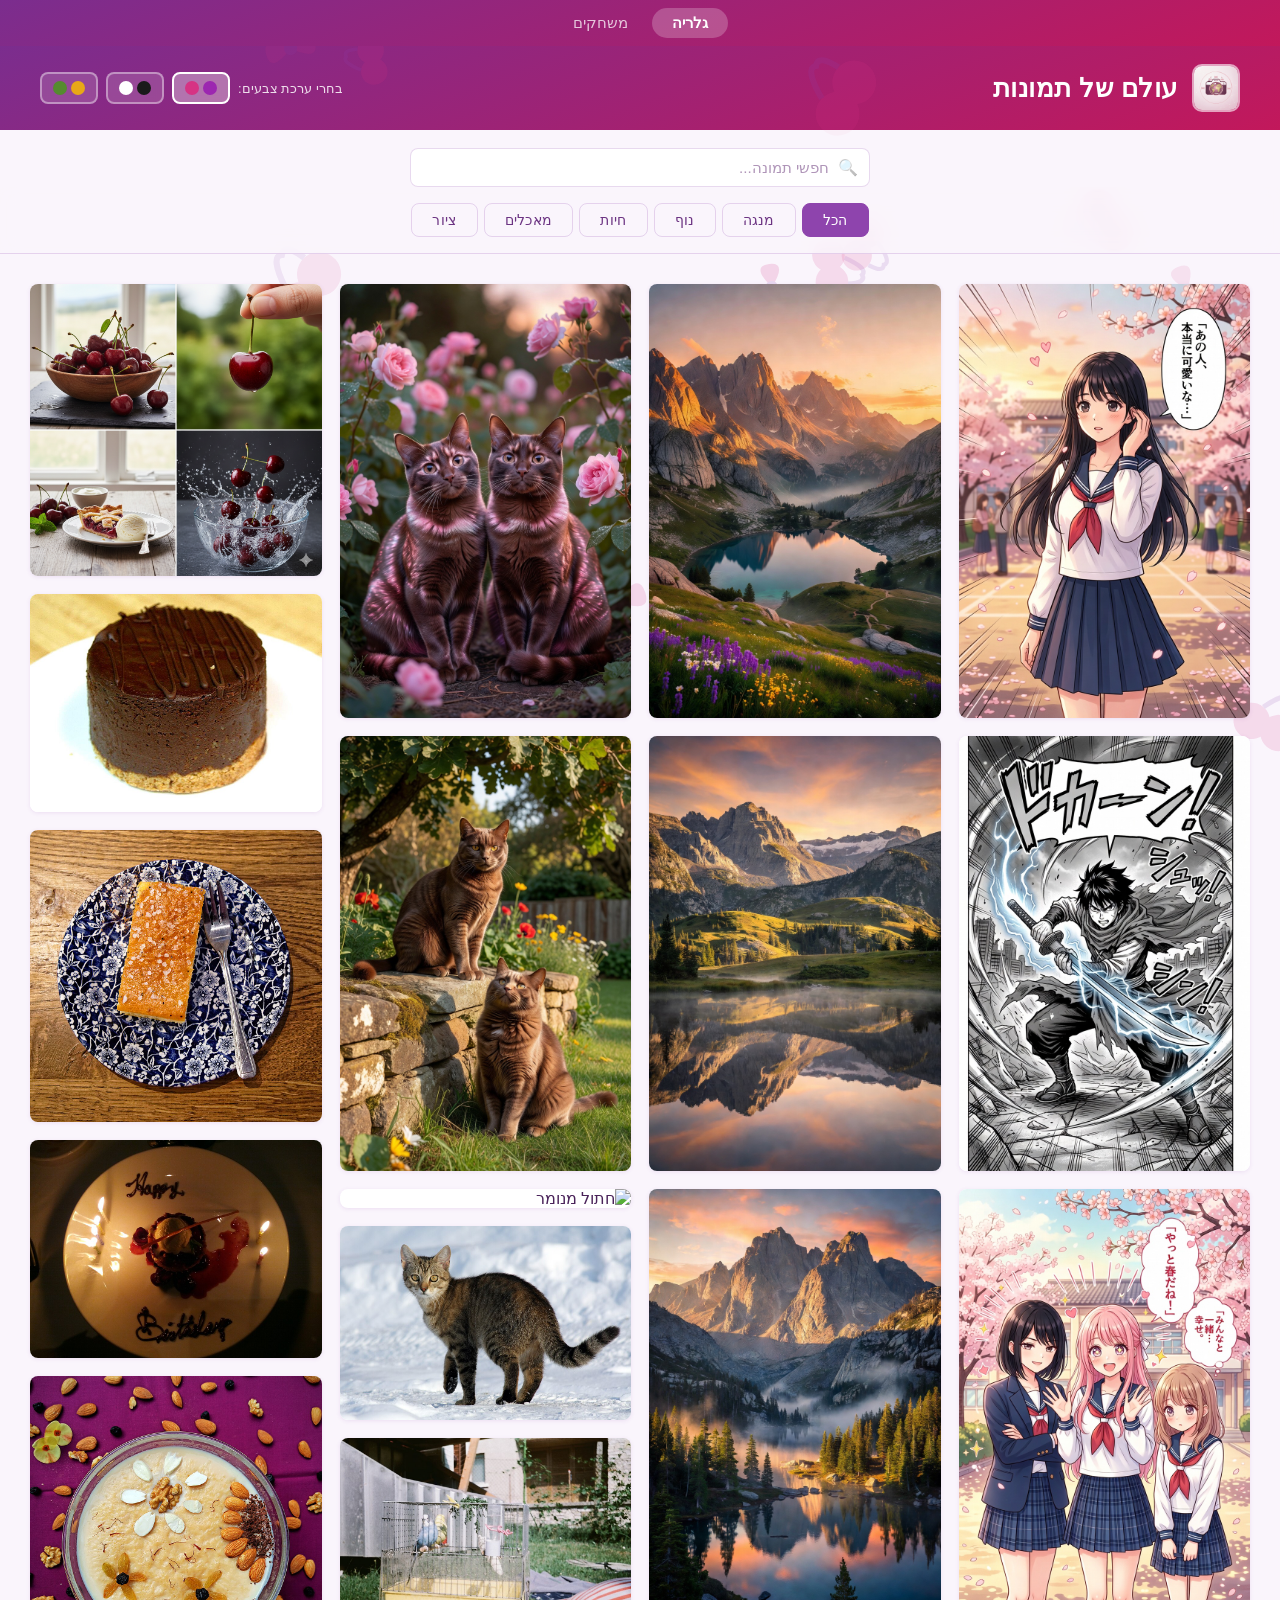
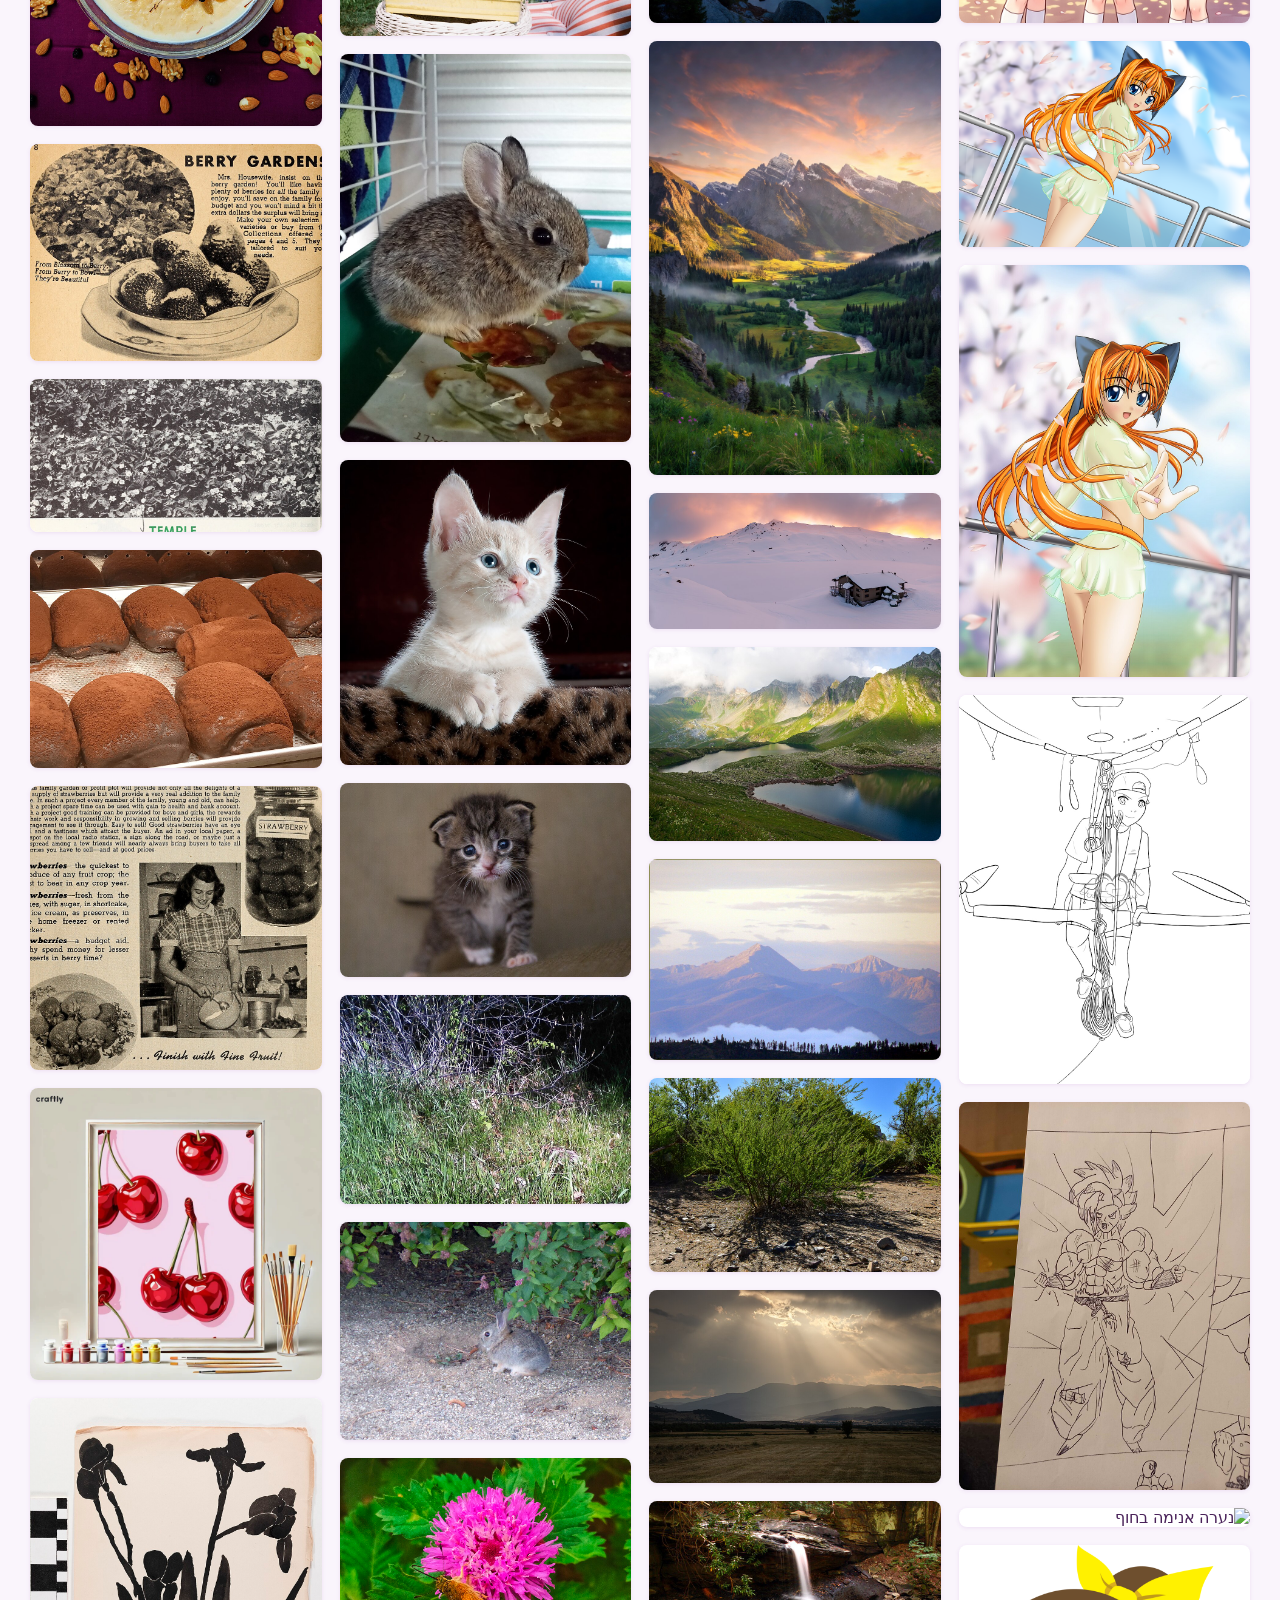
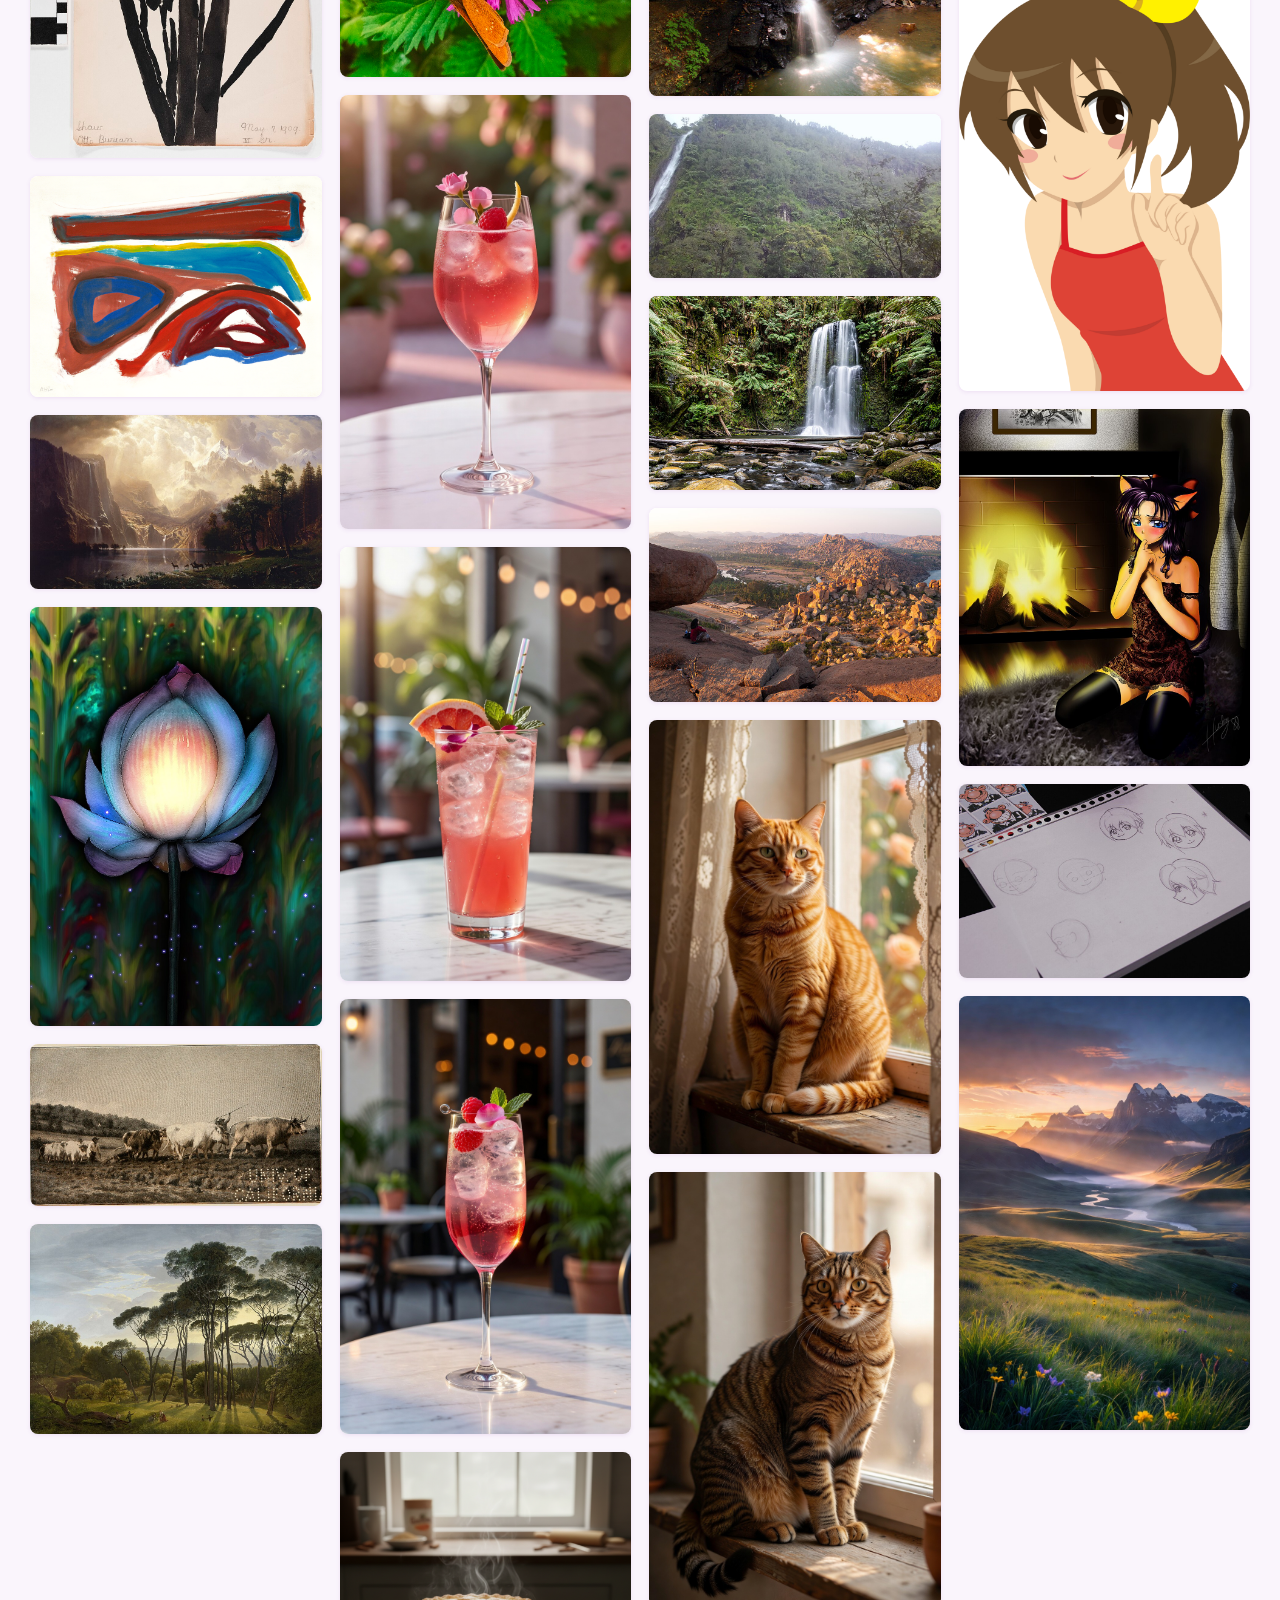
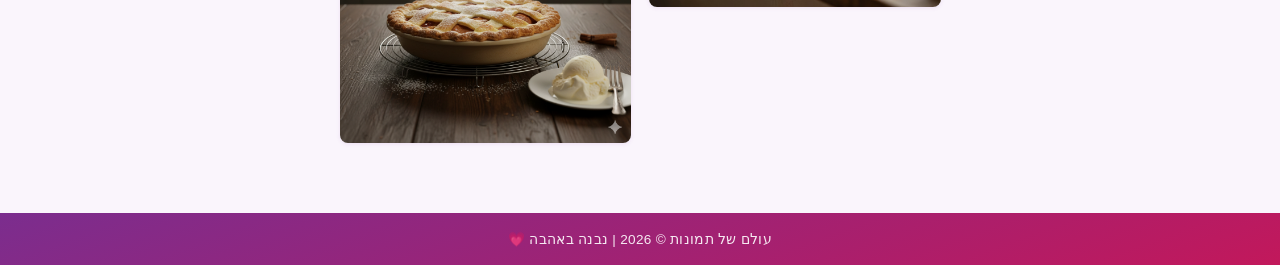
==== index.html @ 0e3f87b2 "v1" ====
<!DOCTYPE html>
<html lang="he" dir="rtl">
<head>
    <meta charset="UTF-8">
    <meta name="viewport" content="width=device-width, initial-scale=1.0">
    <title>עולם של תמונות</title>
    <link rel="icon" href="logos/logo.png" type="image/png">
    <link rel="stylesheet" href="style.css">
</head>
<body class="theme-purple-pink">

    <!-- Background Decorations -->
    <div class="bg-decorations" id="bgDecorations"></div>

    <!-- Site Navigation -->
    <nav class="site-nav">
        <a href="index.html" class="nav-link active">גלריה</a>
        <a href="games.html" class="nav-link">משחקים</a>
    </nav>

    <!-- Header -->
    <header class="site-header">
        <div class="header-content">
            <img src="logos/logo.png" alt="עולם של תמונות" class="logo">
            <h1 class="site-title">עולם של תמונות</h1>
        </div>
        <div class="theme-switcher">
            <span class="theme-label">בחרי ערכת צבעים:</span>
            <button class="theme-btn theme-btn-purple" data-theme="theme-purple-pink" title="סגול וורוד">
                <span class="color-dot purple"></span>
                <span class="color-dot pink"></span>
            </button>
            <button class="theme-btn theme-btn-bw" data-theme="theme-black-white" title="שחור ולבן">
                <span class="color-dot black"></span>
                <span class="color-dot white"></span>
            </button>
            <button class="theme-btn theme-btn-yellow" data-theme="theme-yellow-green" title="צהוב וירוק">
                <span class="color-dot yellow"></span>
                <span class="color-dot green"></span>
            </button>
        </div>
    </header>

    <!-- Search Bar -->
    <div class="search-bar">
        <input type="text" id="searchInput" class="search-input" placeholder="חפשי תמונה...">
        <span class="search-icon">&#128269;</span>
        <span class="search-clear" id="searchClear">&times;</span>
    </div>

    <!-- Category Navigation -->
    <nav class="category-nav">
        <button class="category-btn active" data-category="all">הכל</button>
        <button class="category-btn" data-category="manga">מנגה</button>
        <button class="category-btn" data-category="landscape">נוף</button>
        <button class="category-btn" data-category="animals">חיות</button>
        <button class="category-btn" data-category="food">מאכלים</button>
        <button class="category-btn" data-category="drawing">ציור</button>
    </nav>

    <!-- No Results Message -->
    <div class="no-results" id="noResults">לא נמצאו תמונות לחיפוש הזה</div>

    <!-- Gallery -->
    <main class="gallery" id="gallery">
        <!-- Manga -->
        <div class="gallery-item" data-category="manga">
            <img src="images/manga/4795d435-3200-48ba-9009-e0dd4abeaa64.jpg" alt="תלמידה יפנית" loading="lazy">
            <div class="item-overlay">
                <span class="item-title">תלמידה יפנית</span>
                <span class="item-category">מנגה</span>
            </div>
        </div>
        <div class="gallery-item" data-category="manga">
            <img src="images/manga/a298b71e-8574-4221-8b66-43ddb485d432.jpg" alt="לוחם ברק" loading="lazy">
            <div class="item-overlay">
                <span class="item-title">לוחם ברק</span>
                <span class="item-category">מנגה</span>
            </div>
        </div>
        <div class="gallery-item" data-category="manga">
            <img src="images/manga/e8773eb1-f05c-44a4-912c-931638c1692d.jpg" alt="פריחת האביב" loading="lazy">
            <div class="item-overlay">
                <span class="item-title">פריחת האביב</span>
                <span class="item-category">מנגה</span>
            </div>
        </div>
        <div class="gallery-item" data-category="manga">
            <img src="images/manga/Anime-Girl.png" alt="שושנת פריחה" loading="lazy">
            <div class="item-overlay">
                <span class="item-title">שושנת פריחה</span>
                <span class="item-category">מנגה</span>
            </div>
        </div>
        <div class="gallery-item" data-category="manga">
            <img src="images/manga/Anime-Girl-upright-version.jpg" alt="בת קסומה" loading="lazy">
            <div class="item-overlay">
                <span class="item-title">בת קסומה</span>
                <span class="item-category">מנגה</span>
            </div>
        </div>
        <div class="gallery-item" data-category="manga">
            <img src="images/manga/Lineart-du-portrait-Manga-de-Stephane-Belgrand-Rou.jpg" alt="ילד אומץ" loading="lazy">
            <div class="item-overlay">
                <span class="item-title">ילד אומץ</span>
                <span class="item-category">מנגה</span>
            </div>
        </div>
        <div class="gallery-item" data-category="manga">
            <img src="images/manga/Manga-drawing-made-by-a-kid.jpg" alt="דרגון בול גיבור" loading="lazy">
            <div class="item-overlay">
                <span class="item-title">דרגון בול גיבור</span>
                <span class="item-category">מנגה</span>
            </div>
        </div>
        <div class="gallery-item" data-category="manga">
            <img src="images/manga/Anime-girl-at-beach.jpg" alt="נערה אנימה בחוף" loading="lazy">
            <div class="item-overlay">
                <span class="item-title">נערה אנימה בחוף</span>
                <span class="item-category">מנגה</span>
            </div>
        </div>
        <div class="gallery-item" data-category="manga">
            <img src="images/manga/Anime-girl-publicdomainq.png" alt="אנימה נערה" loading="lazy">
            <div class="item-overlay">
                <span class="item-title">אנימה נערה</span>
                <span class="item-category">מנגה</span>
            </div>
        </div>
        <div class="gallery-item" data-category="manga">
            <img src="images/manga/Umeko.jpeg" alt="ציור מנגה - Umeko" loading="lazy">
            <div class="item-overlay">
                <span class="item-title">ציור מנגה - Umeko</span>
                <span class="item-category">מנגה</span>
            </div>
        </div>
        <div class="gallery-item" data-category="manga">
            <img src="images/manga/Manga-technique-Drawing-Belgotaku-01.jpg" alt="ציור מנגה - Taken" loading="lazy">
            <div class="item-overlay">
                <span class="item-title">ציור מנגה - Taken</span>
                <span class="item-category">מנגה</span>
            </div>
        </div>

        <!-- Landscape -->
        <div class="gallery-item" data-category="landscape">
            <img src="images/landscape/06862343-cc4d-45d2-ae7e-ebf418852d7f.jpg" alt="שחר על הרים" loading="lazy">
            <div class="item-overlay">
                <span class="item-title">שחר על הרים</span>
                <span class="item-category">נוף</span>
            </div>
        </div>
        <div class="gallery-item" data-category="landscape">
            <img src="images/landscape/338bec61-35a8-461c-85fb-adf0335b6329.jpg" alt="שקיעה בהרים" loading="lazy">
            <div class="item-overlay">
                <span class="item-title">שקיעה בהרים</span>
                <span class="item-category">נוף</span>
            </div>
        </div>
        <div class="gallery-item" data-category="landscape">
            <img src="images/landscape/470a2fcc-2e90-4416-acdb-2daa55889db4.jpg" alt="שקיעה הררית שלווה" loading="lazy">
            <div class="item-overlay">
                <span class="item-title">שקיעה הררית שלווה</span>
                <span class="item-category">נוף</span>
            </div>
        </div>
        <div class="gallery-item" data-category="landscape">
            <img src="images/landscape/7e5a99a3-7581-4ef6-a857-9722db4c8de1.jpg" alt="שקיעה בהרים 2" loading="lazy">
            <div class="item-overlay">
                <span class="item-title">שקיעה בהרים 2</span>
                <span class="item-category">נוף</span>
            </div>
        </div>
        <div class="gallery-item" data-category="landscape">
            <img src="images/landscape/d8fdc818-815e-44ec-9404-cd6364d223e6.jpg" alt="עמק ירוק בשקיעה" loading="lazy">
            <div class="item-overlay">
                <span class="item-title">עמק ירוק בשקיעה</span>
                <span class="item-category">נוף</span>
            </div>
        </div>
        <div class="gallery-item" data-category="landscape">
            <img src="images/landscape/angelus-lake-nz.jpg" alt="בקתה באגם ההרים" loading="lazy">
            <div class="item-overlay">
                <span class="item-title">בקתה באגם ההרים</span>
                <span class="item-category">נוף</span>
            </div>
        </div>
        <div class="gallery-item" data-category="landscape">
            <img src="images/landscape/zagedan-mountains.jpg" alt="אגמי הרי הקווקז" loading="lazy">
            <div class="item-overlay">
                <span class="item-title">אגמי הרי הקווקז</span>
                <span class="item-category">נוף</span>
            </div>
        </div>
        <div class="gallery-item" data-category="landscape">
            <img src="images/landscape/Blushing-Peaks,-Shadow-Mountain-Lake-Sunrise,-CO-8-29-12-(80.jpg" alt="פסגות זוהרות באגם ההרים" loading="lazy">
            <div class="item-overlay">
                <span class="item-title">פסגות זוהרות באגם ההרים</span>
                <span class="item-category">נוף</span>
            </div>
        </div>
        <div class="gallery-item" data-category="landscape">
            <img src="images/landscape/Nature-along-the-Arizona-National-Scenic-Trail-411.jpg" alt="שביל נופי בטבע" loading="lazy">
            <div class="item-overlay">
                <span class="item-title">שביל נופי בטבע</span>
                <span class="item-category">נוף</span>
            </div>
        </div>
        <div class="gallery-item" data-category="landscape">
            <img src="images/landscape/Chepino-Valley-Landscape.jpg" alt="נוף עמק ירוק" loading="lazy">
            <div class="item-overlay">
                <span class="item-title">נוף עמק ירוק</span>
                <span class="item-category">נוף</span>
            </div>
        </div>
        <div class="gallery-item" data-category="landscape">
            <img src="images/landscape/Beautiful-waterfall-holly-river-West-Virginia.jpg" alt="יפה מפל מים נהר" loading="lazy">
            <div class="item-overlay">
                <span class="item-title">יפה מפל מים נהר</span>
                <span class="item-category">נוף</span>
            </div>
        </div>
        <div class="gallery-item" data-category="landscape">
            <img src="images/landscape/Beautiful-forest-and-waterfall.jpg" alt="נוף - Good" loading="lazy">
            <div class="item-overlay">
                <span class="item-title">נוף - Good</span>
                <span class="item-category">נוף</span>
            </div>
        </div>
        <div class="gallery-item" data-category="landscape">
            <img src="images/landscape/Beech-Forest-AU-Great-Otway-National-Park-Beaucham.jpg" alt="שמורת יערות נסתרת" loading="lazy">
            <div class="item-overlay">
                <span class="item-title">שמורת יערות נסתרת</span>
                <span class="item-category">נוף</span>
            </div>
        </div>
        <div class="gallery-item" data-category="landscape">
            <img src="images/landscape/Hampi-India-Rocky-landscape-of-Hampi-Granite-rocks.jpg" alt="נוף גבעה שקיעה" loading="lazy">
            <div class="item-overlay">
                <span class="item-title">נוף גבעה שקיעה</span>
                <span class="item-category">נוף</span>
            </div>
        </div>

        <!-- Animals -->
        <div class="gallery-item" data-category="animals">
            <img src="images/animals/11fda52c-ab19-45fc-b594-28fbf0d01427.jpg" alt="חתול ג'ינג'י ליד החלון" loading="lazy">
            <div class="item-overlay">
                <span class="item-title">חתול ג'ינג'י ליד החלון</span>
                <span class="item-category">חיות</span>
            </div>
        </div>
        <div class="gallery-item" data-category="animals">
            <img src="images/animals/3c5a54f7-7a84-46b6-9a3d-7543b47c9cac.jpg" alt="חתול זהוב" loading="lazy">
            <div class="item-overlay">
                <span class="item-title">חתול זהוב</span>
                <span class="item-category">חיות</span>
            </div>
        </div>
        <div class="gallery-item" data-category="animals">
            <img src="images/animals/5e1ce1c4-db65-421f-94fa-a9cb694755e7.jpg" alt="חתולים ורדים" loading="lazy">
            <div class="item-overlay">
                <span class="item-title">חתולים ורדים</span>
                <span class="item-category">חיות</span>
            </div>
        </div>
        <div class="gallery-item" data-category="animals">
            <img src="images/animals/75f6c89e-e3e4-4e1b-a58e-47c744b5f46a.jpg" alt="שני חתולים יפים" loading="lazy">
            <div class="item-overlay">
                <span class="item-title">שני חתולים יפים</span>
                <span class="item-category">חיות</span>
            </div>
        </div>
        <div class="gallery-item" data-category="animals">
            <img src="images/animals/tabby-cat-portrait.jpg" alt="חתול מנומר" loading="lazy">
            <div class="item-overlay">
                <span class="item-title">חתול מנומר</span>
                <span class="item-category">חיות</span>
            </div>
        </div>
        <div class="gallery-item" data-category="animals">
            <img src="images/animals/cat-in-snow.jpg" alt="חתול בשלג" loading="lazy">
            <div class="item-overlay">
                <span class="item-title">חתול בשלג</span>
                <span class="item-category">חיות</span>
            </div>
        </div>
        <div class="gallery-item" data-category="animals">
            <img src="images/animals/Colorful,-parrot,-bird-cage,-air-mattress-Fortepan-19356.jpg" alt="צמד ציפורים בכלוב" loading="lazy">
            <div class="item-overlay">
                <span class="item-title">צמד ציפורים בכלוב</span>
                <span class="item-category">חיות</span>
            </div>
        </div>
        <div class="gallery-item" data-category="animals">
            <img src="images/animals/Baby-bunny-41938387635.jpg" alt="ארנבון חמוד" loading="lazy">
            <div class="item-overlay">
                <span class="item-title">ארנבון חמוד</span>
                <span class="item-category">חיות</span>
            </div>
        </div>
        <div class="gallery-item" data-category="animals">
            <img src="images/animals/A-focused-kitten-Pixabay.jpg" alt="חתלתול כחול עיניים" loading="lazy">
            <div class="item-overlay">
                <span class="item-title">חתלתול כחול עיניים</span>
                <span class="item-category">חיות</span>
            </div>
        </div>
        <div class="gallery-item" data-category="animals">
            <img src="images/animals/A-seemingly-innocent-kitten-Pixabay.jpg" alt="חתלתול חמוד" loading="lazy">
            <div class="item-overlay">
                <span class="item-title">חתלתול חמוד</span>
                <span class="item-category">חיות</span>
            </div>
        </div>
        <div class="gallery-item" data-category="animals">
            <img src="images/animals/Baby-bunny-rabbit.jpg" alt="חיה - Young" loading="lazy">
            <div class="item-overlay">
                <span class="item-title">חיה - Young</span>
                <span class="item-category">חיות</span>
            </div>
        </div>
        <div class="gallery-item" data-category="animals">
            <img src="images/animals/Free-baby-bunny-41299604190.jpg" alt="תינוק ארנבון" loading="lazy">
            <div class="item-overlay">
                <span class="item-title">תינוק ארנבון</span>
                <span class="item-category">חיות</span>
            </div>
        </div>
        <div class="gallery-item" data-category="animals">
            <img src="images/animals/A-butterfly-hovers-above-a-beautiful-flower..jpg" alt="פרפר יפה פרח" loading="lazy">
            <div class="item-overlay">
                <span class="item-title">פרפר יפה פרח</span>
                <span class="item-category">חיות</span>
            </div>
        </div>

        <!-- Food -->
        <div class="gallery-item" data-category="food">
            <img src="images/food/5915d36c-bff1-440c-8087-e38d0c2bfba4.jpg" alt="שייק ורדים וקרח" loading="lazy">
            <div class="item-overlay">
                <span class="item-title">שייק ורדים וקרח</span>
                <span class="item-category">מאכלים</span>
            </div>
        </div>
        <div class="gallery-item" data-category="food">
            <img src="images/food/6eac2c8a-953a-4804-998f-757d9a228214.jpg" alt="לימונדה ורודה" loading="lazy">
            <div class="item-overlay">
                <span class="item-title">לימונדה ורודה</span>
                <span class="item-category">מאכלים</span>
            </div>
        </div>
        <div class="gallery-item" data-category="food">
            <img src="images/food/74fb4a44-82bf-4d18-8df8-d74612483684.jpg" alt="קוקטייל פטל ונענע" loading="lazy">
            <div class="item-overlay">
                <span class="item-title">קוקטייל פטל ונענע</span>
                <span class="item-category">מאכלים</span>
            </div>
        </div>
        <div class="gallery-item" data-category="food">
            <img src="images/food/Gemini_Generated_Image_zg5n3bzg5n3bzg5n.png" alt="פאי תפוחים חם" loading="lazy">
            <div class="item-overlay">
                <span class="item-title">פאי תפוחים חם</span>
                <span class="item-category">מאכלים</span>
            </div>
        </div>
        <div class="gallery-item" data-category="food">
            <img src="images/food/Gemini_Generated_Image_7z7lt67z7lt67z7l.png" alt="דובדבנים טריים" loading="lazy">
            <div class="item-overlay">
                <span class="item-title">דובדבנים טריים</span>
                <span class="item-category">מאכלים</span>
            </div>
        </div>
        <div class="gallery-item" data-category="food">
            <img src="images/food/chocolate-cake.jpg" alt="עוגת שוקולד" loading="lazy">
            <div class="item-overlay">
                <span class="item-title">עוגת שוקולד</span>
                <span class="item-category">מאכלים</span>
            </div>
        </div>
        <div class="gallery-item" data-category="food">
            <img src="images/food/lemon-cake.jpg" alt="עוגת לימון" loading="lazy">
            <div class="item-overlay">
                <span class="item-title">עוגת לימון</span>
                <span class="item-category">מאכלים</span>
            </div>
        </div>
        <div class="gallery-item" data-category="food">
            <img src="images/food/Birthday-cake-1,-the-Napa-Rose,-Disneyland,-Anaheim,-Califor.jpg" alt="עוגת יום הולדת" loading="lazy">
            <div class="item-overlay">
                <span class="item-title">עוגת יום הולדת</span>
                <span class="item-category">מאכלים</span>
            </div>
        </div>
        <div class="gallery-item" data-category="food">
            <img src="images/food/Mixed-Dry-Fruit-Kheer-Home-Chandigarh-India.jpg" alt="קינוח פירות הודי" loading="lazy">
            <div class="item-overlay">
                <span class="item-title">קינוח פירות הודי</span>
                <span class="item-category">מאכלים</span>
            </div>
        </div>
        <div class="gallery-item" data-category="food">
            <img src="images/food/Allens-1948-book-of-berries-1948-17947708712.jpg" alt="פירות יער" loading="lazy">
            <div class="item-overlay">
                <span class="item-title">פירות יער</span>
                <span class="item-category">מאכלים</span>
            </div>
        </div>
        <div class="gallery-item" data-category="food">
            <img src="images/food/Allens-80th-book-of-berries-1965-17947549952.jpg" alt="נוף פירות יער איור" loading="lazy">
            <div class="item-overlay">
                <span class="item-title">נוף פירות יער איור</span>
                <span class="item-category">מאכלים</span>
            </div>
        </div>
        <div class="gallery-item" data-category="food">
            <img src="images/food/Chocolate-dirty-pastry-buns.jpg" alt="שוקולד מאפה" loading="lazy">
            <div class="item-overlay">
                <span class="item-title">שוקולד מאפה</span>
                <span class="item-category">מאכלים</span>
            </div>
        </div>
        <div class="gallery-item" data-category="food">
            <img src="images/food/Allens-book-of-berries-1952-17924941756.jpg" alt="נוף פירות יער איור 2" loading="lazy">
            <div class="item-overlay">
                <span class="item-title">נוף פירות יער איור 2</span>
                <span class="item-category">מאכלים</span>
            </div>
        </div>

        <!-- Drawing -->
        <div class="gallery-item" data-category="drawing">
            <img src="images/drawing/97_e86941a6-c25e-4ab9-95b5-a3397cc43151.webp" alt="ציור דובדבנים" loading="lazy">
            <div class="item-overlay">
                <span class="item-title">ציור דובדבנים</span>
                <span class="item-category">ציור</span>
            </div>
        </div>
        <div class="gallery-item" data-category="drawing">
            <img src="images/drawing/black-flowers-watercolor.jpg" alt="פרחים שחורים באקוורל" loading="lazy">
            <div class="item-overlay">
                <span class="item-title">פרחים שחורים באקוורל</span>
                <span class="item-category">ציור</span>
            </div>
        </div>
        <div class="gallery-item" data-category="drawing">
            <img src="images/drawing/Abstract-watercolor-painting-on-paper-Abstract-Lan.png" alt="ציור מופשט אקוורל" loading="lazy">
            <div class="item-overlay">
                <span class="item-title">ציור מופשט אקוורל</span>
                <span class="item-category">ציור</span>
            </div>
        </div>
        <div class="gallery-item" data-category="drawing">
            <img src="images/drawing/Albert-Bierstadt-Among-the-Sierra-Nevada-Califor.jpg" alt="אמנות" loading="lazy">
            <div class="item-overlay">
                <span class="item-title">אמנות</span>
                <span class="item-category">ציור</span>
            </div>
        </div>
        <div class="gallery-item" data-category="drawing">
            <img src="images/drawing/Flower-bud-watercolor.jpg" alt="ציור אקוורל רישום" loading="lazy">
            <div class="item-overlay">
                <span class="item-title">ציור אקוורל רישום</span>
                <span class="item-category">ציור</span>
            </div>
        </div>
        <div class="gallery-item" data-category="drawing">
            <img src="images/drawing/The-art-of-painting-in-the-nineteenth-century-1908.jpg" alt="ציור אמנות נוף" loading="lazy">
            <div class="item-overlay">
                <span class="item-title">ציור אמנות נוף</span>
                <span class="item-category">ציור</span>
            </div>
        </div>
        <div class="gallery-item" data-category="drawing">
            <img src="images/drawing/Hendrik-Voogd-Italian-landscape-with-Umbrella-Pi.jpg" alt="נוף" loading="lazy">
            <div class="item-overlay">
                <span class="item-title">נוף</span>
                <span class="item-category">ציור</span>
            </div>
        </div>
    </main>

    <!-- Image Modal -->
    <div class="modal" id="imageModal">
        <div class="modal-content">
            <button class="modal-close" id="modalClose">✕</button>
            <img src="" alt="" class="modal-image" id="modalImage">
            <div class="modal-actions">
                <button class="action-btn" id="btnCopy">
                    <span class="action-icon">📋</span>
                    <span>העתקה</span>
                </button>
                <button class="action-btn" id="btnDownload">
                    <span class="action-icon">⬇️</span>
                    <span>הורדה</span>
                </button>
                <button class="action-btn" id="btnPrint">
                    <span class="action-icon">🖨️</span>
                    <span>הדפסה</span>
                </button>
            </div>
            <div class="modal-toast" id="modalToast">הועתק בהצלחה!</div>
        </div>
    </div>

    <!-- Footer -->
    <footer class="site-footer">
        <p>עולם של תמונות &copy; 2026 | נבנה באהבה 💗</p>
    </footer>

    <script src="script.js"></script>
</body>
</html>
---- style.css ----
/* ===== Reset & Base ===== */
* {
    margin: 0;
    padding: 0;
    box-sizing: border-box;
}

body {
    font-family: 'Segoe UI', Tahoma, Arial, sans-serif;
    direction: rtl;
    min-height: 100vh;
    transition: background-color 0.5s ease, color 0.5s ease;
}

/* ===== Theme: Purple & Pink ===== */
.theme-purple-pink {
    --bg-primary: #faf5fc;
    --bg-secondary: #f0e4f5;
    --bg-card: #ffffff;
    --text-primary: #4a235a;
    --text-secondary: #7b4f8a;
    --accent-1: #8e44ad;
    --accent-2: #d63384;
    --btn-bg: transparent;
    --btn-active: #8e44ad;
    --btn-text: #6c3483;
    --header-bg: linear-gradient(160deg, #7b2d8e 0%, #c2185b 100%);
    --nav-bg: rgba(250, 245, 252, 0.8);
    --overlay-bg: rgba(142, 68, 173, 0.7);
    --modal-bg: #ffffff;
    --footer-bg: linear-gradient(160deg, #7b2d8e 0%, #c2185b 100%);
    --shadow-color: rgba(142, 68, 173, 0.12);
    --border-color: rgba(142, 68, 173, 0.2);
}

/* ===== Theme: Black & White ===== */
.theme-black-white {
    --bg-primary: #fafafa;
    --bg-secondary: #eeeeee;
    --bg-card: #ffffff;
    --text-primary: #1a1a1a;
    --text-secondary: #666666;
    --accent-1: #1a1a1a;
    --accent-2: #444444;
    --btn-bg: transparent;
    --btn-active: #1a1a1a;
    --btn-text: #1a1a1a;
    --header-bg: linear-gradient(160deg, #1a1a1a 0%, #444444 100%);
    --nav-bg: rgba(250, 250, 250, 0.8);
    --overlay-bg: rgba(0, 0, 0, 0.6);
    --modal-bg: #ffffff;
    --footer-bg: linear-gradient(160deg, #1a1a1a 0%, #444444 100%);
    --shadow-color: rgba(0, 0, 0, 0.08);
    --border-color: rgba(0, 0, 0, 0.12);
}

/* ===== Theme: Yellow & Green ===== */
.theme-yellow-green {
    --bg-primary: #fbfdf5;
    --bg-secondary: #eef5dd;
    --bg-card: #ffffff;
    --text-primary: #2e4a1e;
    --text-secondary: #5a7a3a;
    --accent-1: #558b2f;
    --accent-2: #e8a817;
    --btn-bg: transparent;
    --btn-active: #558b2f;
    --btn-text: #33691e;
    --header-bg: linear-gradient(160deg, #33691e 0%, #9e9d24 100%);
    --nav-bg: rgba(251, 253, 245, 0.8);
    --overlay-bg: rgba(85, 139, 47, 0.7);
    --modal-bg: #ffffff;
    --footer-bg: linear-gradient(160deg, #33691e 0%, #9e9d24 100%);
    --shadow-color: rgba(85, 139, 47, 0.1);
    --border-color: rgba(85, 139, 47, 0.18);
}

body {
    background-color: var(--bg-primary);
    color: var(--text-primary);
}

/* ===== Background Decorations ===== */
.bg-decorations {
    position: fixed;
    top: 0;
    left: 0;
    width: 100%;
    height: 100%;
    pointer-events: none;
    z-index: 0;
    overflow: hidden;
}

.bg-deco {
    position: absolute;
    pointer-events: none;
    transition: opacity 0.5s ease;
}

.bg-cherry circle {
    fill: var(--accent-2);
}

.bg-cherry path {
    stroke: var(--accent-1);
    fill: none;
}

.bg-bow .bow-wing {
    fill: var(--accent-2);
}

.bg-bow .bow-center {
    fill: var(--accent-1);
}

/* ===== Site Navigation ===== */
.site-nav {
    display: flex;
    justify-content: center;
    gap: 4px;
    padding: 8px 20px;
    background: var(--header-bg);
    position: relative;
    z-index: 10;
}

.nav-link {
    color: rgba(255, 255, 255, 0.75);
    text-decoration: none;
    padding: 6px 20px;
    border-radius: 20px;
    font-size: 0.95rem;
    font-weight: 500;
    transition: all 0.25s ease;
}

.nav-link:hover {
    color: white;
    background: rgba(255, 255, 255, 0.15);
}

.nav-link.active {
    color: white;
    background: rgba(255, 255, 255, 0.22);
    font-weight: 600;
}

/* ===== Header ===== */
.site-header {
    background: var(--header-bg);
    padding: 18px 40px;
    display: flex;
    justify-content: space-between;
    align-items: center;
    flex-wrap: wrap;
    gap: 15px;
}

.header-content {
    display: flex;
    align-items: center;
    gap: 14px;
}

.logo {
    width: 48px;
    height: 48px;
    border-radius: 10px;
    border: 2px solid rgba(255, 255, 255, 0.6);
    object-fit: cover;
}

.site-title {
    font-size: 1.6rem;
    color: white;
    font-weight: 600;
    letter-spacing: 0.5px;
}

/* ===== Theme Switcher ===== */
.theme-switcher {
    display: flex;
    align-items: center;
    gap: 8px;
}

.theme-label {
    color: rgba(255, 255, 255, 0.85);
    font-size: 0.8rem;
    font-weight: 500;
}

.theme-btn {
    display: flex;
    gap: 4px;
    padding: 7px 11px;
    border: 2px solid rgba(255, 255, 255, 0.4);
    border-radius: 8px;
    cursor: pointer;
    background: rgba(255, 255, 255, 0.15);
    transition: all 0.25s ease;
    backdrop-filter: blur(4px);
}

.theme-btn:hover {
    background: rgba(255, 255, 255, 0.3);
    border-color: rgba(255, 255, 255, 0.7);
}

.theme-btn.active {
    background: rgba(255, 255, 255, 0.35);
    border-color: white;
}

.color-dot {
    width: 14px;
    height: 14px;
    border-radius: 50%;
}

.color-dot.purple { background: #9c27b0; }
.color-dot.pink { background: #d63384; }
.color-dot.black { background: #1a1a1a; }
.color-dot.white { background: #ffffff; border: 1px solid rgba(255,255,255,0.5); }
.color-dot.yellow { background: #e8a817; }
.color-dot.green { background: #558b2f; }

/* ===== Search Bar ===== */
.search-bar {
    display: flex;
    align-items: center;
    justify-content: center;
    padding: 16px 20px 0;
    background: var(--nav-bg);
    position: relative;
    max-width: 500px;
    margin: 0 auto;
    padding-top: 18px;
}

.search-input {
    width: 100%;
    padding: 10px 40px 10px 36px;
    border: 1.5px solid var(--border-color);
    border-radius: 8px;
    background: var(--bg-card);
    color: var(--text-primary);
    font-size: 0.95rem;
    font-family: inherit;
    outline: none;
    transition: border-color 0.25s ease, box-shadow 0.25s ease;
    direction: rtl;
}

.search-input::placeholder {
    color: var(--text-secondary);
    opacity: 0.6;
}

.search-input:focus {
    border-color: var(--accent-1);
    box-shadow: 0 0 0 3px var(--shadow-color);
}

.search-icon {
    position: absolute;
    right: 32px;
    font-size: 1rem;
    opacity: 0.4;
    pointer-events: none;
}

.search-clear {
    position: absolute;
    left: 32px;
    font-size: 1.3rem;
    cursor: pointer;
    color: var(--text-secondary);
    opacity: 0;
    transition: opacity 0.2s ease;
    line-height: 1;
}

.search-clear.visible {
    opacity: 0.6;
}

.search-clear:hover {
    opacity: 1;
}

.no-results {
    text-align: center;
    padding: 60px 20px;
    color: var(--text-secondary);
    font-size: 1.1rem;
    display: none;
}

.no-results.visible {
    display: block;
}

/* ===== Category Navigation ===== */
.category-nav {
    display: flex;
    justify-content: center;
    flex-wrap: wrap;
    gap: 6px;
    padding: 16px 20px;
    background: var(--nav-bg);
    backdrop-filter: blur(10px);
    border-bottom: 1px solid var(--border-color);
}

.category-btn {
    padding: 8px 20px;
    border: 1.5px solid var(--border-color);
    border-radius: 8px;
    background: var(--btn-bg);
    color: var(--btn-text);
    font-size: 0.9rem;
    font-weight: 500;
    cursor: pointer;
    transition: all 0.25s ease;
    letter-spacing: 0.3px;
}

.category-btn:hover {
    background: var(--bg-secondary);
    border-color: var(--accent-1);
}

.category-btn.active {
    background: var(--btn-active);
    color: white;
    border-color: var(--btn-active);
}

/* ===== Gallery ===== */
.gallery {
    padding: 30px;
    columns: 4;
    column-gap: 18px;
    max-width: 1400px;
    margin: 0 auto;
}

.gallery-item {
    break-inside: avoid;
    margin-bottom: 18px;
    border-radius: 8px;
    overflow: hidden;
    position: relative;
    cursor: pointer;
    background: var(--bg-card);
    box-shadow: 0 1px 4px var(--shadow-color);
    transition: transform 0.35s ease, box-shadow 0.35s ease;
}

.gallery-item:hover {
    transform: translateY(-4px);
    box-shadow: 0 12px 28px var(--shadow-color);
}

.gallery-item img {
    width: 100%;
    display: block;
    transition: transform 0.5s ease;
}

.gallery-item:hover img {
    transform: scale(1.03);
}

.item-overlay {
    position: absolute;
    bottom: 0;
    right: 0;
    left: 0;
    padding: 24px 12px 10px;
    background: linear-gradient(transparent, rgba(0, 0, 0, 0.45));
    opacity: 0;
    transition: opacity 0.35s ease;
}

.gallery-item:hover .item-overlay {
    opacity: 1;
}

.item-title {
    display: block;
    color: white;
    font-size: 0.95rem;
    font-weight: 600;
    margin-bottom: 2px;
}

.item-category {
    color: rgba(255, 255, 255, 0.75);
    font-size: 0.75rem;
    font-weight: 400;
    letter-spacing: 0.5px;
}

.gallery-item.hidden {
    display: none;
}

/* ===== Modal ===== */
.modal {
    display: none;
    position: fixed;
    top: 0;
    right: 0;
    left: 0;
    bottom: 0;
    background: rgba(0, 0, 0, 0.8);
    backdrop-filter: blur(8px);
    z-index: 1000;
    justify-content: center;
    align-items: center;
    padding: 20px;
}

.modal.active {
    display: flex;
}

.modal-content {
    background: var(--modal-bg);
    border-radius: 14px;
    padding: 24px;
    max-width: 90vw;
    max-height: 90vh;
    display: flex;
    flex-direction: column;
    align-items: center;
    position: relative;
    box-shadow: 0 20px 60px rgba(0, 0, 0, 0.3);
    animation: modalIn 0.3s ease;
}

@keyframes modalIn {
    from { transform: scale(0.95); opacity: 0; }
    to { transform: scale(1); opacity: 1; }
}

.modal-close {
    position: absolute;
    top: 12px;
    left: 12px;
    width: 32px;
    height: 32px;
    border: none;
    border-radius: 8px;
    background: var(--bg-secondary);
    color: var(--text-primary);
    font-size: 1rem;
    cursor: pointer;
    transition: all 0.2s ease;
    display: flex;
    align-items: center;
    justify-content: center;
}

.modal-close:hover {
    background: var(--accent-1);
    color: white;
}

.modal-image {
    max-width: 100%;
    max-height: 65vh;
    border-radius: 8px;
    object-fit: contain;
}

.modal-actions {
    display: flex;
    gap: 10px;
    margin-top: 20px;
    flex-wrap: wrap;
    justify-content: center;
}

.action-btn {
    display: flex;
    align-items: center;
    gap: 8px;
    padding: 10px 22px;
    border: 1.5px solid var(--border-color);
    border-radius: 8px;
    background: var(--btn-bg);
    color: var(--btn-text);
    font-size: 0.9rem;
    font-weight: 500;
    cursor: pointer;
    transition: all 0.25s ease;
}

.action-btn:hover {
    background: var(--btn-active);
    color: white;
    border-color: var(--btn-active);
}

.action-icon {
    font-size: 1.1rem;
}

.modal-toast {
    position: absolute;
    bottom: -40px;
    background: var(--btn-active);
    color: white;
    padding: 8px 20px;
    border-radius: 8px;
    font-size: 0.85rem;
    font-weight: 500;
    opacity: 0;
    transition: opacity 0.3s ease;
}

.modal-toast.show {
    opacity: 1;
}

/* ===== Footer ===== */
.site-footer {
    background: var(--footer-bg);
    text-align: center;
    padding: 18px;
    color: rgba(255, 255, 255, 0.9);
    font-size: 0.85rem;
    font-weight: 500;
    margin-top: 40px;
    letter-spacing: 0.3px;
}

/* ===== Responsive ===== */
@media (max-width: 1100px) {
    .gallery { columns: 3; }
}

@media (max-width: 768px) {
    .gallery { columns: 2; }

    .site-header {
        padding: 14px 20px;
        justify-content: center;
        text-align: center;
    }

    .site-title {
        font-size: 1.3rem;
    }

    .category-btn {
        padding: 7px 14px;
        font-size: 0.85rem;
    }
}

@media (max-width: 480px) {
    .gallery {
        columns: 1;
        padding: 15px;
    }

    .site-title {
        font-size: 1.15rem;
    }

    .logo {
        width: 40px;
        height: 40px;
    }
}
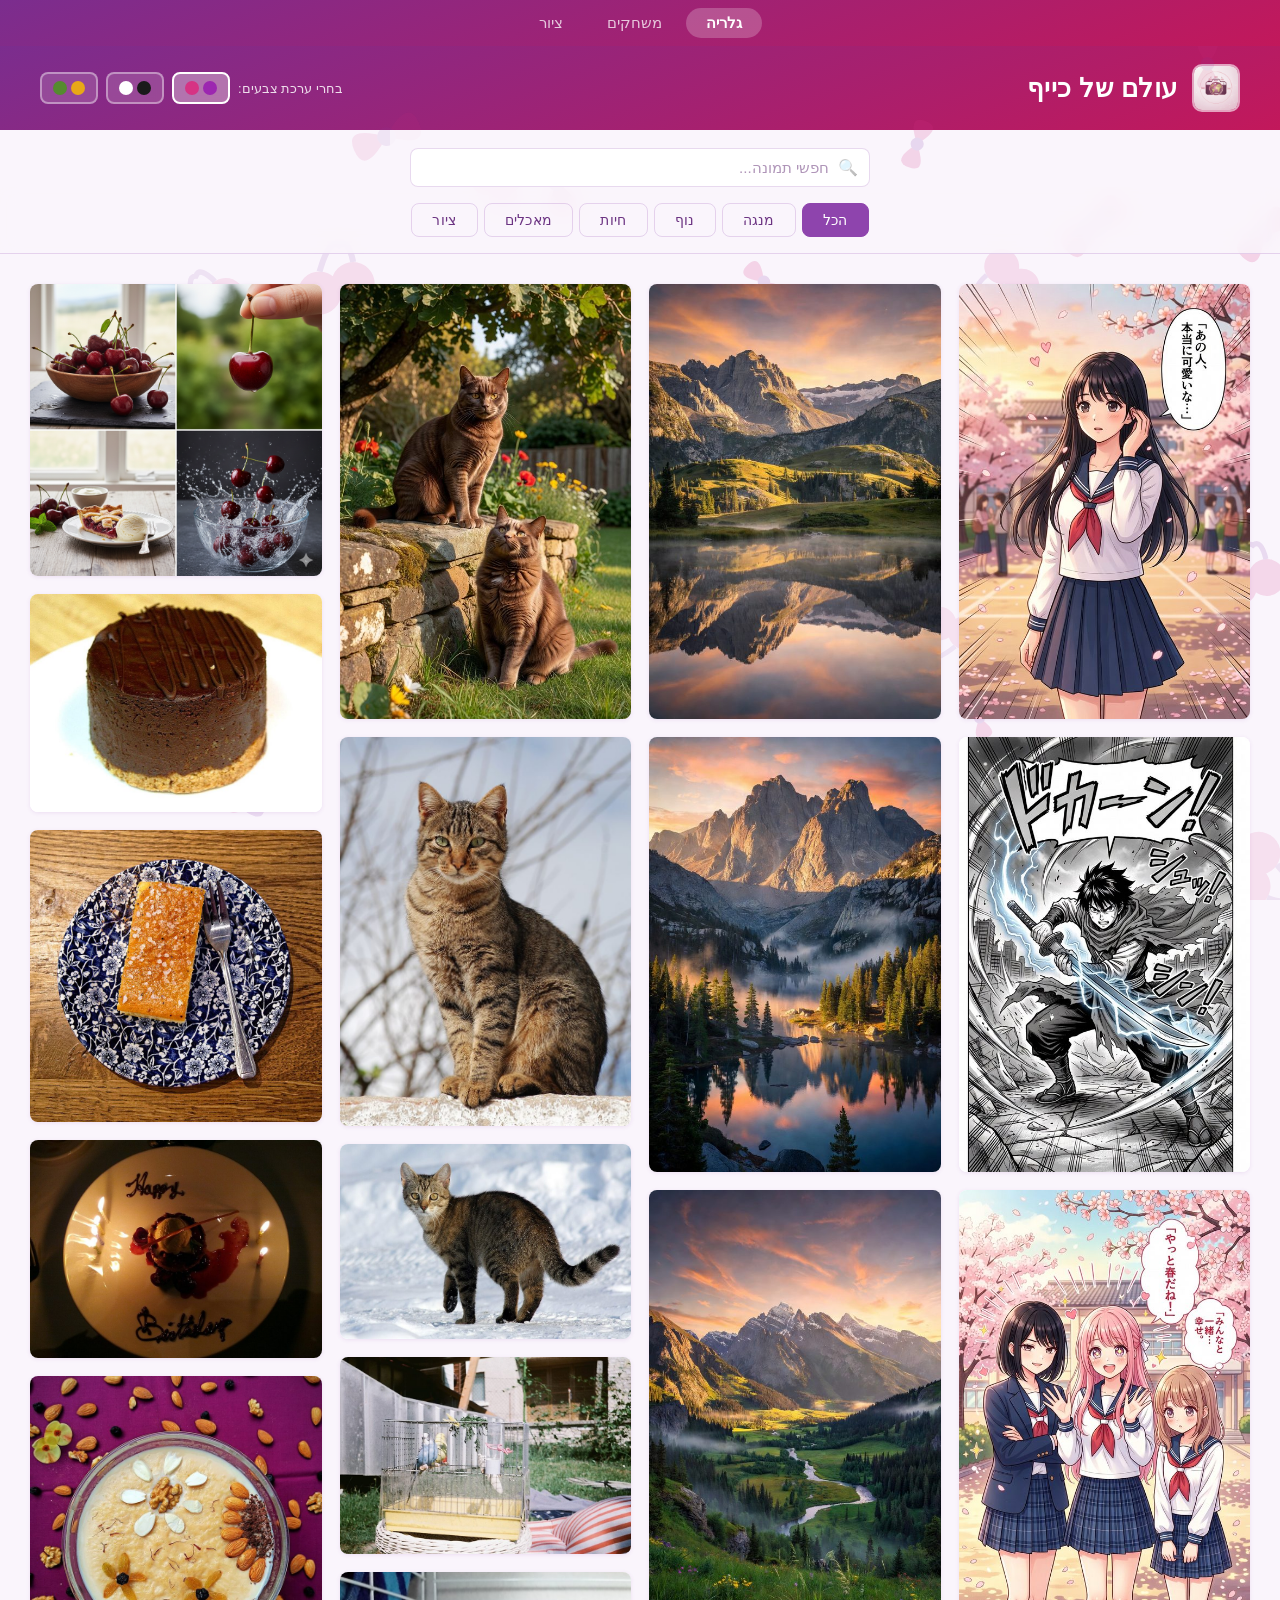
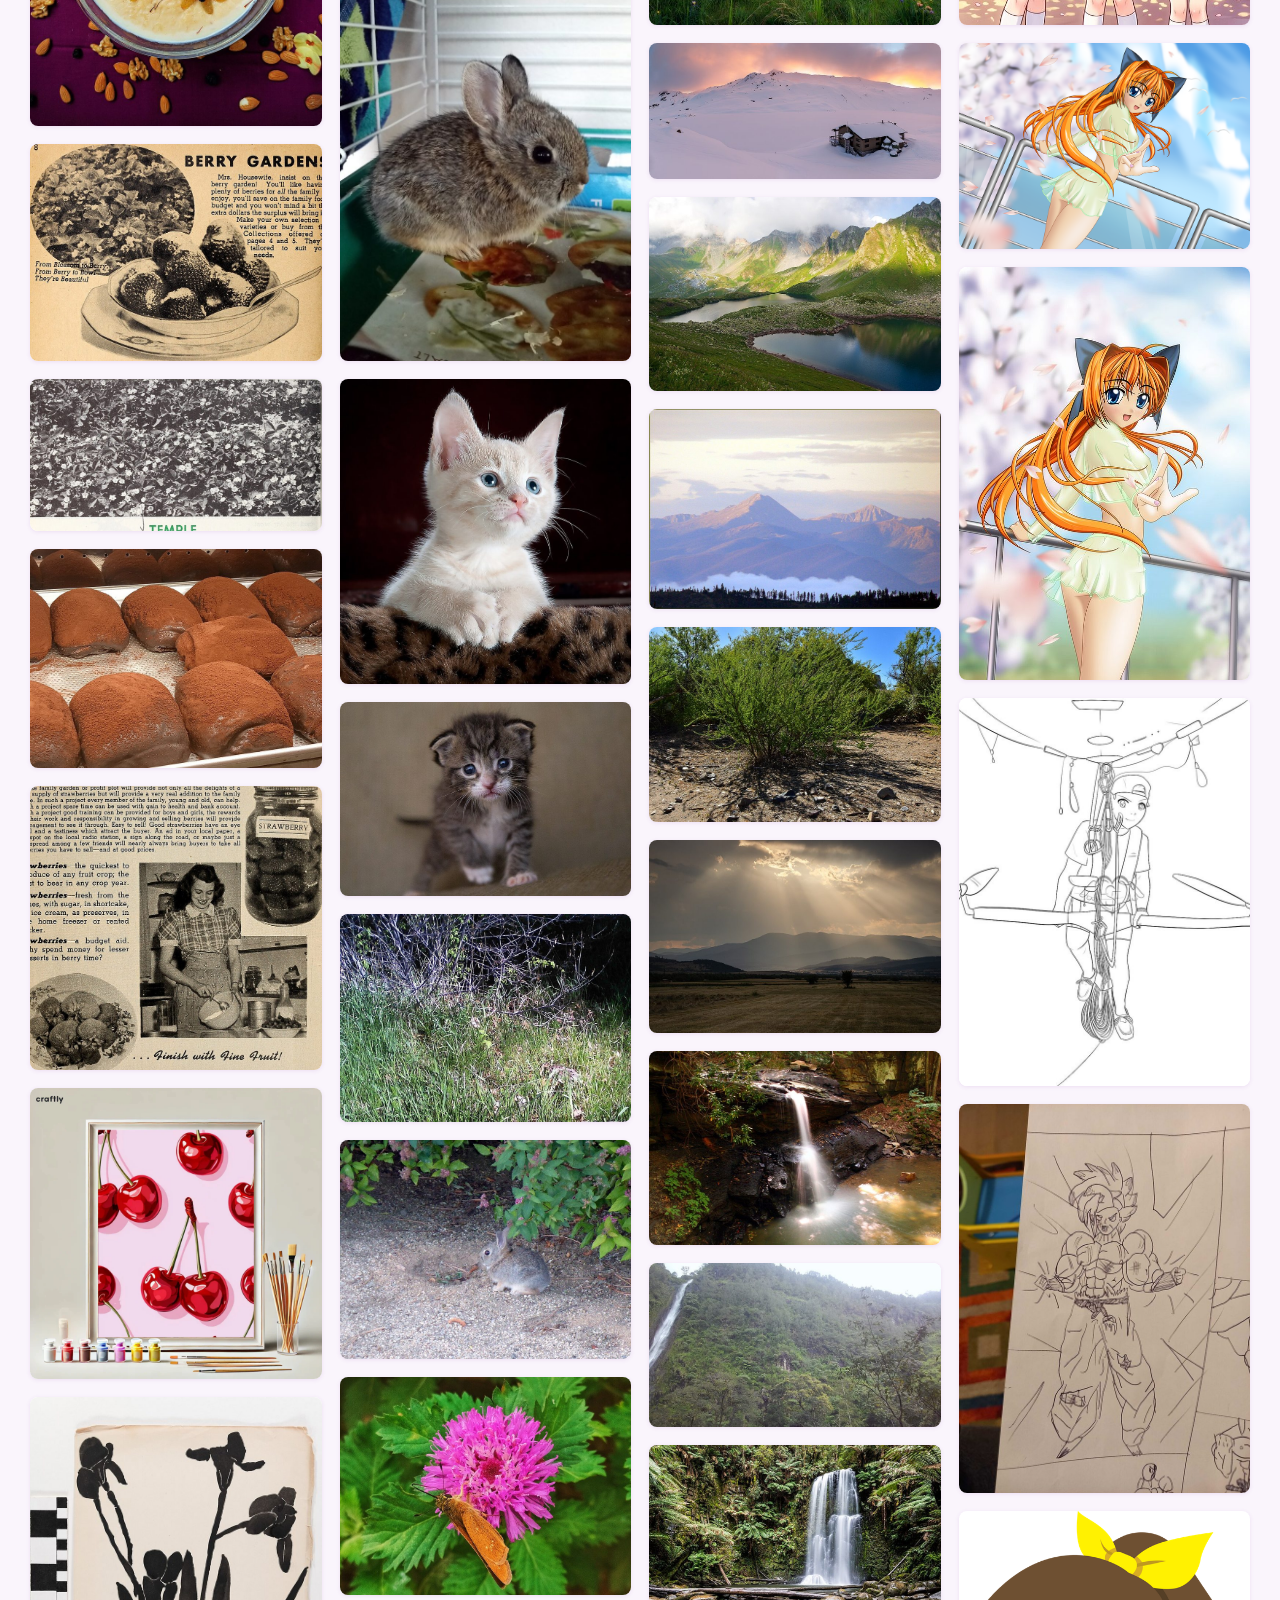
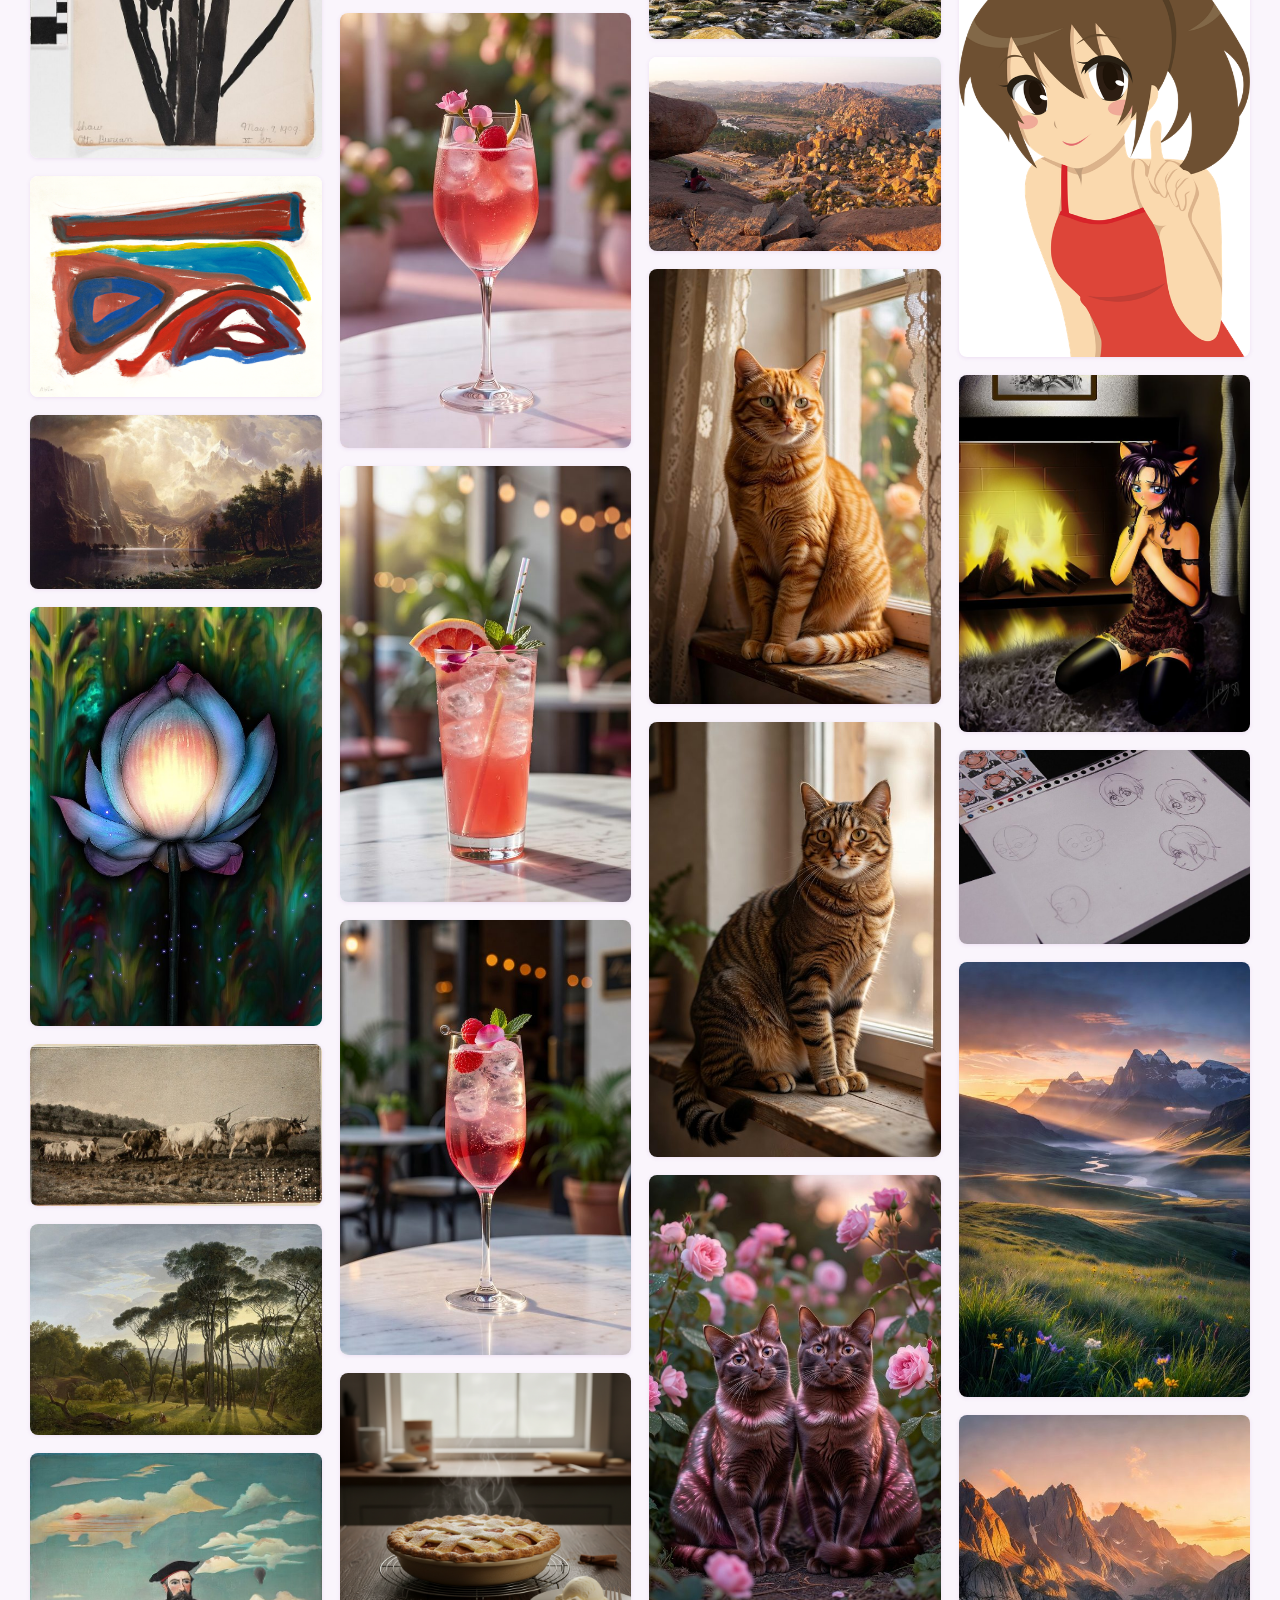
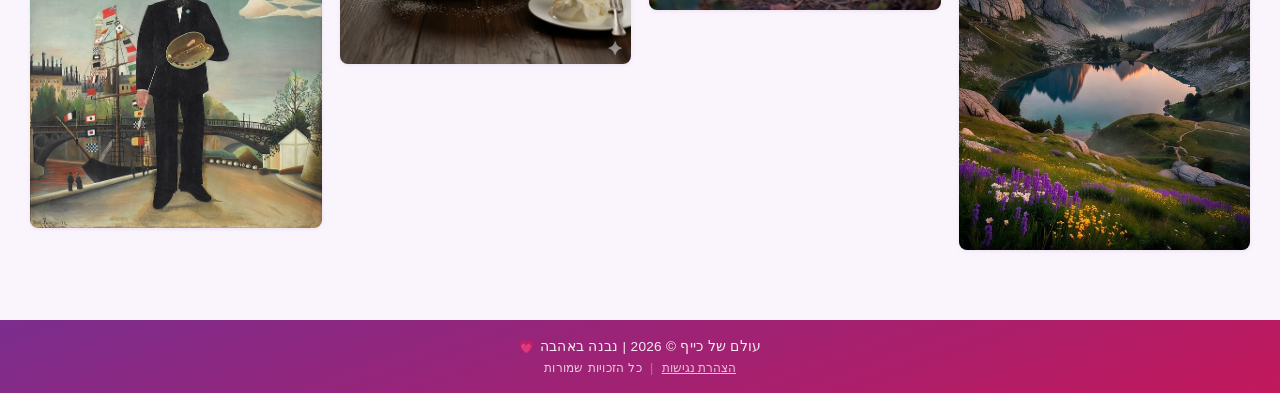
==== commit dcedf18a: "V3" ====
--- a/index.html
+++ b/index.html
@@ -3,12 +3,15 @@
 <head>
     <meta charset="UTF-8">
     <meta name="viewport" content="width=device-width, initial-scale=1.0">
-    <title>עולם של תמונות</title>
+    <title>עולם של כייף</title>
     <link rel="icon" href="logos/logo.png" type="image/png">
     <link rel="stylesheet" href="style.css">
 </head>
 <body class="theme-purple-pink">
 
+    <!-- Skip to main content -->
+    <a href="#gallery" class="skip-link">דלג לתוכן הראשי</a>
+
     <!-- Background Decorations -->
     <div class="bg-decorations" id="bgDecorations"></div>
 
@@ -16,13 +19,14 @@
     <nav class="site-nav">
         <a href="index.html" class="nav-link active">גלריה</a>
         <a href="games.html" class="nav-link">משחקים</a>
+        <a href="drawing.html" class="nav-link">ציור</a>
     </nav>
 
     <!-- Header -->
     <header class="site-header">
         <div class="header-content">
-            <img src="logos/logo.png" alt="עולם של תמונות" class="logo">
-            <h1 class="site-title">עולם של תמונות</h1>
+            <img src="logos/logo.png" alt="עולם של כייף" class="logo">
+            <h1 class="site-title">עולם של כייף</h1>
         </div>
         <div class="theme-switcher">
             <span class="theme-label">בחרי ערכת צבעים:</span>
@@ -65,77 +69,70 @@
     <main class="gallery" id="gallery">
         <!-- Manga -->
         <div class="gallery-item" data-category="manga">
-            <img src="images/manga/4795d435-3200-48ba-9009-e0dd4abeaa64.jpg" alt="תלמידה יפנית" loading="lazy">
+            <img src="images/manga/manga-japanese-student.jpg" alt="תלמידה יפנית" loading="lazy">
             <div class="item-overlay">
                 <span class="item-title">תלמידה יפנית</span>
                 <span class="item-category">מנגה</span>
             </div>
         </div>
         <div class="gallery-item" data-category="manga">
-            <img src="images/manga/a298b71e-8574-4221-8b66-43ddb485d432.jpg" alt="לוחם ברק" loading="lazy">
+            <img src="images/manga/manga-lightning-warrior.jpg" alt="לוחם ברק" loading="lazy">
             <div class="item-overlay">
                 <span class="item-title">לוחם ברק</span>
                 <span class="item-category">מנגה</span>
             </div>
         </div>
         <div class="gallery-item" data-category="manga">
-            <img src="images/manga/e8773eb1-f05c-44a4-912c-931638c1692d.jpg" alt="פריחת האביב" loading="lazy">
+            <img src="images/manga/manga-spring-blossom.jpg" alt="פריחת האביב" loading="lazy">
             <div class="item-overlay">
                 <span class="item-title">פריחת האביב</span>
                 <span class="item-category">מנגה</span>
             </div>
         </div>
         <div class="gallery-item" data-category="manga">
-            <img src="images/manga/Anime-Girl.png" alt="שושנת פריחה" loading="lazy">
+            <img src="images/manga/manga-anime-girl.png" alt="שושנת פריחה" loading="lazy">
             <div class="item-overlay">
                 <span class="item-title">שושנת פריחה</span>
                 <span class="item-category">מנגה</span>
             </div>
         </div>
         <div class="gallery-item" data-category="manga">
-            <img src="images/manga/Anime-Girl-upright-version.jpg" alt="בת קסומה" loading="lazy">
+            <img src="images/manga/manga-magical-girl.jpg" alt="בת קסומה" loading="lazy">
             <div class="item-overlay">
                 <span class="item-title">בת קסומה</span>
                 <span class="item-category">מנגה</span>
             </div>
         </div>
         <div class="gallery-item" data-category="manga">
-            <img src="images/manga/Lineart-du-portrait-Manga-de-Stephane-Belgrand-Rou.jpg" alt="ילד אומץ" loading="lazy">
+            <img src="images/manga/manga-brave-boy.jpg" alt="ילד אומץ" loading="lazy">
             <div class="item-overlay">
                 <span class="item-title">ילד אומץ</span>
                 <span class="item-category">מנגה</span>
             </div>
         </div>
         <div class="gallery-item" data-category="manga">
-            <img src="images/manga/Manga-drawing-made-by-a-kid.jpg" alt="דרגון בול גיבור" loading="lazy">
+            <img src="images/manga/manga-dragonball-hero.jpg" alt="דרגון בול גיבור" loading="lazy">
             <div class="item-overlay">
                 <span class="item-title">דרגון בול גיבור</span>
                 <span class="item-category">מנגה</span>
             </div>
         </div>
         <div class="gallery-item" data-category="manga">
-            <img src="images/manga/Anime-girl-at-beach.jpg" alt="נערה אנימה בחוף" loading="lazy">
-            <div class="item-overlay">
-                <span class="item-title">נערה אנימה בחוף</span>
-                <span class="item-category">מנגה</span>
-            </div>
-        </div>
-        <div class="gallery-item" data-category="manga">
-            <img src="images/manga/Anime-girl-publicdomainq.png" alt="אנימה נערה" loading="lazy">
+            <img src="images/manga/manga-anime-girl-2.png" alt="אנימה נערה" loading="lazy">
             <div class="item-overlay">
                 <span class="item-title">אנימה נערה</span>
                 <span class="item-category">מנגה</span>
             </div>
         </div>
         <div class="gallery-item" data-category="manga">
-            <img src="images/manga/Umeko.jpeg" alt="ציור מנגה - Umeko" loading="lazy">
+            <img src="images/manga/manga-umeko.jpg" alt="ציור מנגה - Umeko" loading="lazy">
             <div class="item-overlay">
                 <span class="item-title">ציור מנגה - Umeko</span>
                 <span class="item-category">מנגה</span>
             </div>
         </div>
         <div class="gallery-item" data-category="manga">
-            <img src="images/manga/Manga-technique-Drawing-Belgotaku-01.jpg" alt="ציור מנגה - Taken" loading="lazy">
+            <img src="images/manga/manga-technique.jpg" alt="ציור מנגה - Taken" loading="lazy">
             <div class="item-overlay">
                 <span class="item-title">ציור מנגה - Taken</span>
                 <span class="item-category">מנגה</span>
@@ -144,98 +141,98 @@
 
         <!-- Landscape -->
         <div class="gallery-item" data-category="landscape">
-            <img src="images/landscape/06862343-cc4d-45d2-ae7e-ebf418852d7f.jpg" alt="שחר על הרים" loading="lazy">
+            <img src="images/landscape/landscape-mountain-dawn.jpg" alt="שחר על הרים" loading="lazy">
             <div class="item-overlay">
                 <span class="item-title">שחר על הרים</span>
                 <span class="item-category">נוף</span>
             </div>
         </div>
         <div class="gallery-item" data-category="landscape">
-            <img src="images/landscape/338bec61-35a8-461c-85fb-adf0335b6329.jpg" alt="שקיעה בהרים" loading="lazy">
+            <img src="images/landscape/landscape-mountain-sunset.jpg" alt="שקיעה בהרים" loading="lazy">
             <div class="item-overlay">
                 <span class="item-title">שקיעה בהרים</span>
                 <span class="item-category">נוף</span>
             </div>
         </div>
         <div class="gallery-item" data-category="landscape">
-            <img src="images/landscape/470a2fcc-2e90-4416-acdb-2daa55889db4.jpg" alt="שקיעה הררית שלווה" loading="lazy">
+            <img src="images/landscape/landscape-peaceful-mountain.jpg" alt="שקיעה הררית שלווה" loading="lazy">
             <div class="item-overlay">
                 <span class="item-title">שקיעה הררית שלווה</span>
                 <span class="item-category">נוף</span>
             </div>
         </div>
         <div class="gallery-item" data-category="landscape">
-            <img src="images/landscape/7e5a99a3-7581-4ef6-a857-9722db4c8de1.jpg" alt="שקיעה בהרים 2" loading="lazy">
+            <img src="images/landscape/landscape-mountain-sunset-2.jpg" alt="שקיעה בהרים 2" loading="lazy">
             <div class="item-overlay">
                 <span class="item-title">שקיעה בהרים 2</span>
                 <span class="item-category">נוף</span>
             </div>
         </div>
         <div class="gallery-item" data-category="landscape">
-            <img src="images/landscape/d8fdc818-815e-44ec-9404-cd6364d223e6.jpg" alt="עמק ירוק בשקיעה" loading="lazy">
+            <img src="images/landscape/landscape-green-valley.jpg" alt="עמק ירוק בשקיעה" loading="lazy">
             <div class="item-overlay">
                 <span class="item-title">עמק ירוק בשקיעה</span>
                 <span class="item-category">נוף</span>
             </div>
         </div>
         <div class="gallery-item" data-category="landscape">
-            <img src="images/landscape/angelus-lake-nz.jpg" alt="בקתה באגם ההרים" loading="lazy">
+            <img src="images/landscape/landscape-lake-nz.jpg" alt="בקתה באגם ההרים" loading="lazy">
             <div class="item-overlay">
                 <span class="item-title">בקתה באגם ההרים</span>
                 <span class="item-category">נוף</span>
             </div>
         </div>
         <div class="gallery-item" data-category="landscape">
-            <img src="images/landscape/zagedan-mountains.jpg" alt="אגמי הרי הקווקז" loading="lazy">
+            <img src="images/landscape/landscape-caucasus-mountains.jpg" alt="אגמי הרי הקווקז" loading="lazy">
             <div class="item-overlay">
                 <span class="item-title">אגמי הרי הקווקז</span>
                 <span class="item-category">נוף</span>
             </div>
         </div>
         <div class="gallery-item" data-category="landscape">
-            <img src="images/landscape/Blushing-Peaks,-Shadow-Mountain-Lake-Sunrise,-CO-8-29-12-(80.jpg" alt="פסגות זוהרות באגם ההרים" loading="lazy">
+            <img src="images/landscape/landscape-peaks-lake-sunrise.jpg" alt="פסגות זוהרות באגם ההרים" loading="lazy">
             <div class="item-overlay">
                 <span class="item-title">פסגות זוהרות באגם ההרים</span>
                 <span class="item-category">נוף</span>
             </div>
         </div>
         <div class="gallery-item" data-category="landscape">
-            <img src="images/landscape/Nature-along-the-Arizona-National-Scenic-Trail-411.jpg" alt="שביל נופי בטבע" loading="lazy">
+            <img src="images/landscape/landscape-arizona-trail.jpg" alt="שביל נופי בטבע" loading="lazy">
             <div class="item-overlay">
                 <span class="item-title">שביל נופי בטבע</span>
                 <span class="item-category">נוף</span>
             </div>
         </div>
         <div class="gallery-item" data-category="landscape">
-            <img src="images/landscape/Chepino-Valley-Landscape.jpg" alt="נוף עמק ירוק" loading="lazy">
+            <img src="images/landscape/landscape-chepino-valley.jpg" alt="נוף עמק ירוק" loading="lazy">
             <div class="item-overlay">
                 <span class="item-title">נוף עמק ירוק</span>
                 <span class="item-category">נוף</span>
             </div>
         </div>
         <div class="gallery-item" data-category="landscape">
-            <img src="images/landscape/Beautiful-waterfall-holly-river-West-Virginia.jpg" alt="יפה מפל מים נהר" loading="lazy">
+            <img src="images/landscape/landscape-waterfall.jpg" alt="יפה מפל מים נהר" loading="lazy">
             <div class="item-overlay">
                 <span class="item-title">יפה מפל מים נהר</span>
                 <span class="item-category">נוף</span>
             </div>
         </div>
         <div class="gallery-item" data-category="landscape">
-            <img src="images/landscape/Beautiful-forest-and-waterfall.jpg" alt="נוף - Good" loading="lazy">
+            <img src="images/landscape/landscape-forest-waterfall.jpg" alt="נוף - Good" loading="lazy">
             <div class="item-overlay">
                 <span class="item-title">נוף - Good</span>
                 <span class="item-category">נוף</span>
             </div>
         </div>
         <div class="gallery-item" data-category="landscape">
-            <img src="images/landscape/Beech-Forest-AU-Great-Otway-National-Park-Beaucham.jpg" alt="שמורת יערות נסתרת" loading="lazy">
+            <img src="images/landscape/landscape-beech-forest.jpg" alt="שמורת יערות נסתרת" loading="lazy">
             <div class="item-overlay">
                 <span class="item-title">שמורת יערות נסתרת</span>
                 <span class="item-category">נוף</span>
             </div>
         </div>
         <div class="gallery-item" data-category="landscape">
-            <img src="images/landscape/Hampi-India-Rocky-landscape-of-Hampi-Granite-rocks.jpg" alt="נוף גבעה שקיעה" loading="lazy">
+            <img src="images/landscape/landscape-rocky-india.jpg" alt="נוף גבעה שקיעה" loading="lazy">
             <div class="item-overlay">
                 <span class="item-title">נוף גבעה שקיעה</span>
                 <span class="item-category">נוף</span>
@@ -244,91 +241,91 @@
 
         <!-- Animals -->
         <div class="gallery-item" data-category="animals">
-            <img src="images/animals/11fda52c-ab19-45fc-b594-28fbf0d01427.jpg" alt="חתול ג'ינג'י ליד החלון" loading="lazy">
+            <img src="images/animals/animals-ginger-cat-window.jpg" alt="חתול ג'ינג'י ליד החלון" loading="lazy">
             <div class="item-overlay">
                 <span class="item-title">חתול ג'ינג'י ליד החלון</span>
                 <span class="item-category">חיות</span>
             </div>
         </div>
         <div class="gallery-item" data-category="animals">
-            <img src="images/animals/3c5a54f7-7a84-46b6-9a3d-7543b47c9cac.jpg" alt="חתול זהוב" loading="lazy">
+            <img src="images/animals/animals-golden-cat.jpg" alt="חתול זהוב" loading="lazy">
             <div class="item-overlay">
                 <span class="item-title">חתול זהוב</span>
                 <span class="item-category">חיות</span>
             </div>
         </div>
         <div class="gallery-item" data-category="animals">
-            <img src="images/animals/5e1ce1c4-db65-421f-94fa-a9cb694755e7.jpg" alt="חתולים ורדים" loading="lazy">
+            <img src="images/animals/animals-pink-cats.jpg" alt="חתולים ורדים" loading="lazy">
             <div class="item-overlay">
                 <span class="item-title">חתולים ורדים</span>
                 <span class="item-category">חיות</span>
             </div>
         </div>
         <div class="gallery-item" data-category="animals">
-            <img src="images/animals/75f6c89e-e3e4-4e1b-a58e-47c744b5f46a.jpg" alt="שני חתולים יפים" loading="lazy">
+            <img src="images/animals/animals-two-cats.jpg" alt="שני חתולים יפים" loading="lazy">
             <div class="item-overlay">
                 <span class="item-title">שני חתולים יפים</span>
                 <span class="item-category">חיות</span>
             </div>
         </div>
         <div class="gallery-item" data-category="animals">
-            <img src="images/animals/tabby-cat-portrait.jpg" alt="חתול מנומר" loading="lazy">
+            <img src="images/animals/animals-tabby-cat.jpg" alt="חתול מנומר" loading="lazy">
             <div class="item-overlay">
                 <span class="item-title">חתול מנומר</span>
                 <span class="item-category">חיות</span>
             </div>
         </div>
         <div class="gallery-item" data-category="animals">
-            <img src="images/animals/cat-in-snow.jpg" alt="חתול בשלג" loading="lazy">
+            <img src="images/animals/animals-cat-snow.jpg" alt="חתול בשלג" loading="lazy">
             <div class="item-overlay">
                 <span class="item-title">חתול בשלג</span>
                 <span class="item-category">חיות</span>
             </div>
         </div>
         <div class="gallery-item" data-category="animals">
-            <img src="images/animals/Colorful,-parrot,-bird-cage,-air-mattress-Fortepan-19356.jpg" alt="צמד ציפורים בכלוב" loading="lazy">
+            <img src="images/animals/animals-parrots-cage.jpg" alt="צמד ציפורים בכלוב" loading="lazy">
             <div class="item-overlay">
                 <span class="item-title">צמד ציפורים בכלוב</span>
                 <span class="item-category">חיות</span>
             </div>
         </div>
         <div class="gallery-item" data-category="animals">
-            <img src="images/animals/Baby-bunny-41938387635.jpg" alt="ארנבון חמוד" loading="lazy">
+            <img src="images/animals/animals-baby-bunny.jpg" alt="ארנבון חמוד" loading="lazy">
             <div class="item-overlay">
                 <span class="item-title">ארנבון חמוד</span>
                 <span class="item-category">חיות</span>
             </div>
         </div>
         <div class="gallery-item" data-category="animals">
-            <img src="images/animals/A-focused-kitten-Pixabay.jpg" alt="חתלתול כחול עיניים" loading="lazy">
+            <img src="images/animals/animals-blue-eyes-kitten.jpg" alt="חתלתול כחול עיניים" loading="lazy">
             <div class="item-overlay">
                 <span class="item-title">חתלתול כחול עיניים</span>
                 <span class="item-category">חיות</span>
             </div>
         </div>
         <div class="gallery-item" data-category="animals">
-            <img src="images/animals/A-seemingly-innocent-kitten-Pixabay.jpg" alt="חתלתול חמוד" loading="lazy">
+            <img src="images/animals/animals-cute-kitten.jpg" alt="חתלתול חמוד" loading="lazy">
             <div class="item-overlay">
                 <span class="item-title">חתלתול חמוד</span>
                 <span class="item-category">חיות</span>
             </div>
         </div>
         <div class="gallery-item" data-category="animals">
-            <img src="images/animals/Baby-bunny-rabbit.jpg" alt="חיה - Young" loading="lazy">
+            <img src="images/animals/animals-baby-rabbit.jpg" alt="חיה - Young" loading="lazy">
             <div class="item-overlay">
                 <span class="item-title">חיה - Young</span>
                 <span class="item-category">חיות</span>
             </div>
         </div>
         <div class="gallery-item" data-category="animals">
-            <img src="images/animals/Free-baby-bunny-41299604190.jpg" alt="תינוק ארנבון" loading="lazy">
+            <img src="images/animals/animals-baby-bunny-2.jpg" alt="תינוק ארנבון" loading="lazy">
             <div class="item-overlay">
                 <span class="item-title">תינוק ארנבון</span>
                 <span class="item-category">חיות</span>
             </div>
         </div>
         <div class="gallery-item" data-category="animals">
-            <img src="images/animals/A-butterfly-hovers-above-a-beautiful-flower..jpg" alt="פרפר יפה פרח" loading="lazy">
+            <img src="images/animals/animals-butterfly-flower.jpg" alt="פרפר יפה פרח" loading="lazy">
             <div class="item-overlay">
                 <span class="item-title">פרפר יפה פרח</span>
                 <span class="item-category">חיות</span>
@@ -337,91 +334,91 @@
 
         <!-- Food -->
         <div class="gallery-item" data-category="food">
-            <img src="images/food/5915d36c-bff1-440c-8087-e38d0c2bfba4.jpg" alt="שייק ורדים וקרח" loading="lazy">
+            <img src="images/food/food-rose-ice-shake.jpg" alt="שייק ורדים וקרח" loading="lazy">
             <div class="item-overlay">
                 <span class="item-title">שייק ורדים וקרח</span>
                 <span class="item-category">מאכלים</span>
             </div>
         </div>
         <div class="gallery-item" data-category="food">
-            <img src="images/food/6eac2c8a-953a-4804-998f-757d9a228214.jpg" alt="לימונדה ורודה" loading="lazy">
+            <img src="images/food/food-pink-lemonade.jpg" alt="לימונדה ורודה" loading="lazy">
             <div class="item-overlay">
                 <span class="item-title">לימונדה ורודה</span>
                 <span class="item-category">מאכלים</span>
             </div>
         </div>
         <div class="gallery-item" data-category="food">
-            <img src="images/food/74fb4a44-82bf-4d18-8df8-d74612483684.jpg" alt="קוקטייל פטל ונענע" loading="lazy">
+            <img src="images/food/food-raspberry-mint.jpg" alt="קוקטייל פטל ונענע" loading="lazy">
             <div class="item-overlay">
                 <span class="item-title">קוקטייל פטל ונענע</span>
                 <span class="item-category">מאכלים</span>
             </div>
         </div>
         <div class="gallery-item" data-category="food">
-            <img src="images/food/Gemini_Generated_Image_zg5n3bzg5n3bzg5n.png" alt="פאי תפוחים חם" loading="lazy">
+            <img src="images/food/food-apple-pie.png" alt="פאי תפוחים חם" loading="lazy">
             <div class="item-overlay">
                 <span class="item-title">פאי תפוחים חם</span>
                 <span class="item-category">מאכלים</span>
             </div>
         </div>
         <div class="gallery-item" data-category="food">
-            <img src="images/food/Gemini_Generated_Image_7z7lt67z7lt67z7l.png" alt="דובדבנים טריים" loading="lazy">
+            <img src="images/food/food-fresh-cherries.png" alt="דובדבנים טריים" loading="lazy">
             <div class="item-overlay">
                 <span class="item-title">דובדבנים טריים</span>
                 <span class="item-category">מאכלים</span>
             </div>
         </div>
         <div class="gallery-item" data-category="food">
-            <img src="images/food/chocolate-cake.jpg" alt="עוגת שוקולד" loading="lazy">
+            <img src="images/food/food-chocolate-cake.jpg" alt="עוגת שוקולד" loading="lazy">
             <div class="item-overlay">
                 <span class="item-title">עוגת שוקולד</span>
                 <span class="item-category">מאכלים</span>
             </div>
         </div>
         <div class="gallery-item" data-category="food">
-            <img src="images/food/lemon-cake.jpg" alt="עוגת לימון" loading="lazy">
+            <img src="images/food/food-lemon-cake.jpg" alt="עוגת לימון" loading="lazy">
             <div class="item-overlay">
                 <span class="item-title">עוגת לימון</span>
                 <span class="item-category">מאכלים</span>
             </div>
         </div>
         <div class="gallery-item" data-category="food">
-            <img src="images/food/Birthday-cake-1,-the-Napa-Rose,-Disneyland,-Anaheim,-Califor.jpg" alt="עוגת יום הולדת" loading="lazy">
+            <img src="images/food/food-birthday-cake.jpg" alt="עוגת יום הולדת" loading="lazy">
             <div class="item-overlay">
                 <span class="item-title">עוגת יום הולדת</span>
                 <span class="item-category">מאכלים</span>
             </div>
         </div>
         <div class="gallery-item" data-category="food">
-            <img src="images/food/Mixed-Dry-Fruit-Kheer-Home-Chandigarh-India.jpg" alt="קינוח פירות הודי" loading="lazy">
+            <img src="images/food/food-fruit-dessert.jpg" alt="קינוח פירות הודי" loading="lazy">
             <div class="item-overlay">
                 <span class="item-title">קינוח פירות הודי</span>
                 <span class="item-category">מאכלים</span>
             </div>
         </div>
         <div class="gallery-item" data-category="food">
-            <img src="images/food/Allens-1948-book-of-berries-1948-17947708712.jpg" alt="פירות יער" loading="lazy">
+            <img src="images/food/food-berries-1948.jpg" alt="פירות יער" loading="lazy">
             <div class="item-overlay">
                 <span class="item-title">פירות יער</span>
                 <span class="item-category">מאכלים</span>
             </div>
         </div>
         <div class="gallery-item" data-category="food">
-            <img src="images/food/Allens-80th-book-of-berries-1965-17947549952.jpg" alt="נוף פירות יער איור" loading="lazy">
+            <img src="images/food/food-berries-1965.jpg" alt="נוף פירות יער איור" loading="lazy">
             <div class="item-overlay">
                 <span class="item-title">נוף פירות יער איור</span>
                 <span class="item-category">מאכלים</span>
             </div>
         </div>
         <div class="gallery-item" data-category="food">
-            <img src="images/food/Chocolate-dirty-pastry-buns.jpg" alt="שוקולד מאפה" loading="lazy">
+            <img src="images/food/food-chocolate-pastry.jpg" alt="שוקולד מאפה" loading="lazy">
             <div class="item-overlay">
                 <span class="item-title">שוקולד מאפה</span>
                 <span class="item-category">מאכלים</span>
             </div>
         </div>
         <div class="gallery-item" data-category="food">
-            <img src="images/food/Allens-book-of-berries-1952-17924941756.jpg" alt="נוף פירות יער איור 2" loading="lazy">
+            <img src="images/food/food-berries-1952.jpg" alt="נוף פירות יער איור 2" loading="lazy">
             <div class="item-overlay">
                 <span class="item-title">נוף פירות יער איור 2</span>
                 <span class="item-category">מאכלים</span>
@@ -430,51 +427,58 @@
 
         <!-- Drawing -->
         <div class="gallery-item" data-category="drawing">
-            <img src="images/drawing/97_e86941a6-c25e-4ab9-95b5-a3397cc43151.webp" alt="ציור דובדבנים" loading="lazy">
+            <img src="images/drawing/drawing-cherries.webp" alt="ציור דובדבנים" loading="lazy">
             <div class="item-overlay">
                 <span class="item-title">ציור דובדבנים</span>
                 <span class="item-category">ציור</span>
             </div>
         </div>
         <div class="gallery-item" data-category="drawing">
-            <img src="images/drawing/black-flowers-watercolor.jpg" alt="פרחים שחורים באקוורל" loading="lazy">
+            <img src="images/drawing/drawing-black-flowers.jpg" alt="פרחים שחורים באקוורל" loading="lazy">
             <div class="item-overlay">
                 <span class="item-title">פרחים שחורים באקוורל</span>
                 <span class="item-category">ציור</span>
             </div>
         </div>
         <div class="gallery-item" data-category="drawing">
-            <img src="images/drawing/Abstract-watercolor-painting-on-paper-Abstract-Lan.png" alt="ציור מופשט אקוורל" loading="lazy">
+            <img src="images/drawing/drawing-abstract-watercolor.png" alt="ציור מופשט אקוורל" loading="lazy">
             <div class="item-overlay">
                 <span class="item-title">ציור מופשט אקוורל</span>
                 <span class="item-category">ציור</span>
             </div>
         </div>
         <div class="gallery-item" data-category="drawing">
-            <img src="images/drawing/Albert-Bierstadt-Among-the-Sierra-Nevada-Califor.jpg" alt="אמנות" loading="lazy">
+            <img src="images/drawing/drawing-sierra-nevada.jpg" alt="אמנות" loading="lazy">
             <div class="item-overlay">
                 <span class="item-title">אמנות</span>
                 <span class="item-category">ציור</span>
             </div>
         </div>
         <div class="gallery-item" data-category="drawing">
-            <img src="images/drawing/Flower-bud-watercolor.jpg" alt="ציור אקוורל רישום" loading="lazy">
+            <img src="images/drawing/drawing-flower-bud.jpg" alt="ציור אקוורל רישום" loading="lazy">
             <div class="item-overlay">
                 <span class="item-title">ציור אקוורל רישום</span>
                 <span class="item-category">ציור</span>
             </div>
         </div>
         <div class="gallery-item" data-category="drawing">
-            <img src="images/drawing/The-art-of-painting-in-the-nineteenth-century-1908.jpg" alt="ציור אמנות נוף" loading="lazy">
+            <img src="images/drawing/drawing-19th-century-art.jpg" alt="ציור אמנות נוף" loading="lazy">
             <div class="item-overlay">
                 <span class="item-title">ציור אמנות נוף</span>
                 <span class="item-category">ציור</span>
             </div>
         </div>
         <div class="gallery-item" data-category="drawing">
-            <img src="images/drawing/Hendrik-Voogd-Italian-landscape-with-Umbrella-Pi.jpg" alt="נוף" loading="lazy">
+            <img src="images/drawing/drawing-italian-landscape.jpg" alt="נוף" loading="lazy">
             <div class="item-overlay">
                 <span class="item-title">נוף</span>
+                <span class="item-category">ציור</span>
+            </div>
+        </div>
+        <div class="gallery-item" data-category="drawing">
+            <img src="images/drawing/drawing-rousseau-portrait.jpg" alt="ציור פורטרט רוסו" loading="lazy">
+            <div class="item-overlay">
+                <span class="item-title">ציור פורטרט רוסו</span>
                 <span class="item-category">ציור</span>
             </div>
         </div>
@@ -505,9 +509,15 @@
 
     <!-- Footer -->
     <footer class="site-footer">
-        <p>עולם של תמונות &copy; 2026 | נבנה באהבה 💗</p>
+        <p>עולם של כייף &copy; 2026 | נבנה באהבה 💗</p>
+        <p class="footer-links">
+            <button class="footer-link-btn" id="footerA11yStatement">הצהרת נגישות</button>
+            <span class="footer-sep">|</span>
+            <span>כל הזכויות שמורות</span>
+        </p>
     </footer>
 
     <script src="script.js"></script>
+    <script src="a11y.js"></script>
 </body>
 </html>
--- a/style.css
+++ b/style.css
@@ -579,3 +579,486 @@
         height: 40px;
     }
 }
+
+/* ===== Skip Link ===== */
+.skip-link {
+    position: absolute;
+    top: -50px;
+    right: 0;
+    background: var(--accent-1);
+    color: white;
+    padding: 10px 18px;
+    text-decoration: none;
+    border-radius: 0 0 8px 0;
+    font-weight: 600;
+    z-index: 9999;
+    transition: top 0.2s ease;
+}
+
+.skip-link:focus {
+    top: 0;
+}
+
+/* ===== Footer Links ===== */
+.footer-links {
+    margin-top: 6px;
+    font-size: 0.78rem;
+    opacity: 0.85;
+    display: flex;
+    justify-content: center;
+    align-items: center;
+    gap: 8px;
+}
+
+.footer-link-btn {
+    background: none;
+    border: none;
+    color: rgba(255, 255, 255, 0.85);
+    cursor: pointer;
+    font-size: 0.78rem;
+    text-decoration: underline;
+    font-family: inherit;
+    padding: 0;
+    transition: color 0.2s;
+}
+
+.footer-link-btn:hover {
+    color: white;
+}
+
+.footer-sep {
+    color: rgba(255, 255, 255, 0.4);
+}
+
+/* ===== Accessibility FAB ===== */
+.a11y-fab {
+    position: fixed;
+    left: 20px;
+    bottom: 20px;
+    width: 52px;
+    height: 52px;
+    border-radius: 50%;
+    background: var(--accent-1);
+    color: white;
+    border: none;
+    cursor: pointer;
+    z-index: 500;
+    display: flex;
+    align-items: center;
+    justify-content: center;
+    box-shadow: 0 4px 16px rgba(0, 0, 0, 0.22);
+    transition: background 0.25s ease, transform 0.25s ease, bottom 0.3s ease;
+    padding: 0;
+}
+
+.a11y-fab:hover {
+    background: var(--accent-2);
+    transform: scale(1.08);
+}
+
+.a11y-fab svg {
+    width: 26px;
+    height: 26px;
+}
+
+/* ===== Accessibility Panel ===== */
+.a11y-panel {
+    position: fixed;
+    left: 20px;
+    bottom: 84px;
+    width: 278px;
+    background: var(--modal-bg);
+    border: 1px solid var(--border-color);
+    border-radius: 14px;
+    box-shadow: 0 8px 32px rgba(0, 0, 0, 0.18);
+    z-index: 501;
+    overflow: hidden;
+    animation: panelSlideIn 0.25s ease;
+    transition: bottom 0.3s ease;
+}
+
+.a11y-panel[hidden] {
+    display: none;
+}
+
+@keyframes panelSlideIn {
+    from { opacity: 0; transform: translateY(12px); }
+    to { opacity: 1; transform: translateY(0); }
+}
+
+.a11y-panel-header {
+    display: flex;
+    justify-content: space-between;
+    align-items: center;
+    padding: 13px 16px 11px;
+    background: var(--header-bg);
+}
+
+.a11y-panel-title {
+    font-size: 0.98rem;
+    font-weight: 600;
+    color: white;
+    margin: 0;
+}
+
+.a11y-panel-close {
+    background: rgba(255, 255, 255, 0.2);
+    border: none;
+    color: white;
+    width: 28px;
+    height: 28px;
+    border-radius: 6px;
+    cursor: pointer;
+    font-size: 0.95rem;
+    display: flex;
+    align-items: center;
+    justify-content: center;
+    transition: background 0.2s;
+}
+
+.a11y-panel-close:hover {
+    background: rgba(255, 255, 255, 0.38);
+}
+
+.a11y-panel-body {
+    padding: 14px 16px;
+}
+
+.a11y-font-section {
+    display: flex;
+    justify-content: space-between;
+    align-items: center;
+    margin-bottom: 14px;
+    padding-bottom: 14px;
+    border-bottom: 1px solid var(--border-color);
+}
+
+.a11y-label {
+    font-size: 0.9rem;
+    font-weight: 500;
+    color: var(--text-primary);
+}
+
+.font-size-controls {
+    display: flex;
+    gap: 5px;
+    direction: ltr;
+}
+
+.font-btn {
+    width: 34px;
+    height: 34px;
+    border: 1.5px solid var(--border-color);
+    border-radius: 7px;
+    background: var(--bg-secondary);
+    color: var(--text-primary);
+    cursor: pointer;
+    font-weight: 600;
+    font-size: 0.82rem;
+    transition: all 0.2s;
+    display: flex;
+    align-items: center;
+    justify-content: center;
+    font-family: inherit;
+}
+
+.font-btn:hover:not(:disabled) {
+    background: var(--accent-1);
+    color: white;
+    border-color: var(--accent-1);
+}
+
+.font-btn:disabled {
+    opacity: 0.3;
+    cursor: not-allowed;
+}
+
+.font-reset-btn {
+    font-size: 0.95rem;
+}
+
+.a11y-toggles {
+    display: flex;
+    flex-direction: column;
+    gap: 10px;
+    margin-bottom: 14px;
+}
+
+.a11y-toggle-row {
+    display: flex;
+    justify-content: space-between;
+    align-items: center;
+    cursor: pointer;
+    padding: 3px 0;
+}
+
+.a11y-toggle-label {
+    font-size: 0.88rem;
+    color: var(--text-primary);
+    font-weight: 400;
+}
+
+/* iOS-style toggle switch */
+.toggle-switch {
+    position: relative;
+    width: 44px;
+    height: 24px;
+    direction: ltr;
+    flex-shrink: 0;
+}
+
+.toggle-switch input {
+    opacity: 0;
+    width: 0;
+    height: 0;
+    position: absolute;
+}
+
+.toggle-slider {
+    position: absolute;
+    inset: 0;
+    background: #ccc;
+    border-radius: 24px;
+    cursor: pointer;
+    transition: background 0.3s;
+}
+
+.toggle-slider:before {
+    content: '';
+    position: absolute;
+    width: 18px;
+    height: 18px;
+    left: 3px;
+    top: 3px;
+    background: white;
+    border-radius: 50%;
+    transition: transform 0.3s;
+    box-shadow: 0 1px 3px rgba(0, 0, 0, 0.2);
+}
+
+.toggle-switch input:checked + .toggle-slider {
+    background: var(--accent-1);
+}
+
+.toggle-switch input:checked + .toggle-slider:before {
+    transform: translateX(20px);
+}
+
+.toggle-switch input:focus-visible + .toggle-slider {
+    outline: 2px solid var(--accent-1);
+    outline-offset: 2px;
+}
+
+.a11y-reset-btn,
+.a11y-stmt-btn {
+    width: 100%;
+    padding: 9px;
+    border: 1.5px solid var(--border-color);
+    border-radius: 8px;
+    font-size: 0.87rem;
+    font-weight: 500;
+    cursor: pointer;
+    transition: all 0.2s;
+    font-family: inherit;
+    text-align: center;
+    display: block;
+    margin-bottom: 8px;
+}
+
+.a11y-reset-btn {
+    background: var(--bg-secondary);
+    color: var(--text-secondary);
+}
+
+.a11y-reset-btn:hover {
+    background: #fce4ec;
+    border-color: #e91e63;
+    color: #c2185b;
+}
+
+.a11y-stmt-btn {
+    background: transparent;
+    color: var(--accent-1);
+    border-color: var(--accent-1);
+    margin-bottom: 0;
+}
+
+.a11y-stmt-btn:hover {
+    background: var(--accent-1);
+    color: white;
+}
+
+/* ===== Accessibility Statement Modal ===== */
+.a11y-stmt-overlay {
+    position: fixed;
+    inset: 0;
+    background: rgba(0, 0, 0, 0.62);
+    backdrop-filter: blur(6px);
+    z-index: 1100;
+    display: flex;
+    justify-content: center;
+    align-items: center;
+    padding: 20px;
+}
+
+.a11y-stmt-overlay[hidden] {
+    display: none;
+}
+
+.a11y-stmt-box {
+    background: var(--modal-bg);
+    border-radius: 16px;
+    padding: 28px;
+    max-width: 560px;
+    width: 100%;
+    max-height: 80vh;
+    overflow-y: auto;
+    position: relative;
+    box-shadow: 0 20px 60px rgba(0, 0, 0, 0.25);
+    animation: modalIn 0.3s ease;
+}
+
+.a11y-stmt-title {
+    font-size: 1.25rem;
+    font-weight: 700;
+    color: var(--text-primary);
+    margin-bottom: 16px;
+    padding-bottom: 12px;
+    border-bottom: 2px solid var(--border-color);
+    padding-left: 36px;
+}
+
+.a11y-stmt-content {
+    font-size: 0.91rem;
+    line-height: 1.75;
+    color: var(--text-secondary);
+}
+
+.a11y-stmt-content strong,
+.a11y-stmt-content h3 {
+    color: var(--text-primary);
+}
+
+.a11y-stmt-content h3 {
+    font-size: 0.97rem;
+    margin: 14px 0 5px;
+}
+
+.a11y-stmt-content ul {
+    padding-right: 20px;
+    margin: 6px 0;
+}
+
+.a11y-stmt-content li {
+    margin-bottom: 3px;
+}
+
+/* ===== Cookie Banner ===== */
+.cookie-banner {
+    position: fixed;
+    bottom: 0;
+    left: 0;
+    right: 0;
+    background: var(--bg-card);
+    border-top: 1px solid var(--border-color);
+    box-shadow: 0 -4px 20px rgba(0, 0, 0, 0.09);
+    z-index: 400;
+    padding: 13px 20px;
+}
+
+.cookie-banner[hidden] {
+    display: none;
+}
+
+.cookie-content {
+    max-width: 900px;
+    margin: 0 auto;
+    display: flex;
+    align-items: center;
+    gap: 16px;
+    flex-wrap: wrap;
+}
+
+.cookie-text {
+    flex: 1;
+    font-size: 0.87rem;
+    color: var(--text-secondary);
+    line-height: 1.5;
+    min-width: 200px;
+}
+
+.cookie-text strong {
+    color: var(--text-primary);
+}
+
+.cookie-actions {
+    display: flex;
+    gap: 8px;
+    flex-shrink: 0;
+}
+
+.cookie-btn {
+    padding: 8px 20px;
+    border-radius: 8px;
+    border: 1.5px solid var(--border-color);
+    font-size: 0.87rem;
+    font-weight: 500;
+    cursor: pointer;
+    transition: all 0.2s;
+    font-family: inherit;
+    white-space: nowrap;
+}
+
+.cookie-accept {
+    background: var(--accent-1);
+    color: white;
+    border-color: var(--accent-1);
+}
+
+.cookie-accept:hover {
+    background: var(--accent-2);
+    border-color: var(--accent-2);
+}
+
+.cookie-more {
+    background: transparent;
+    color: var(--text-secondary);
+}
+
+.cookie-more:hover {
+    background: var(--bg-secondary);
+    color: var(--text-primary);
+}
+
+/* ===== Accessibility Body Classes ===== */
+body.high-contrast {
+    filter: contrast(1.45);
+}
+
+body.grayscale {
+    filter: grayscale(100%);
+}
+
+body.high-contrast.grayscale {
+    filter: contrast(1.45) grayscale(100%);
+}
+
+body.reduce-motion * {
+    animation-duration: 0.001ms !important;
+    transition-duration: 0.001ms !important;
+}
+
+body.highlight-links a,
+body.highlight-links button {
+    outline: 2px solid var(--accent-2);
+    outline-offset: 2px;
+}
+
+/* ===== Cookie Banner spacing for FAB ===== */
+@media (max-width: 600px) {
+    .cookie-content {
+        flex-direction: column;
+        align-items: flex-start;
+        gap: 10px;
+    }
+}
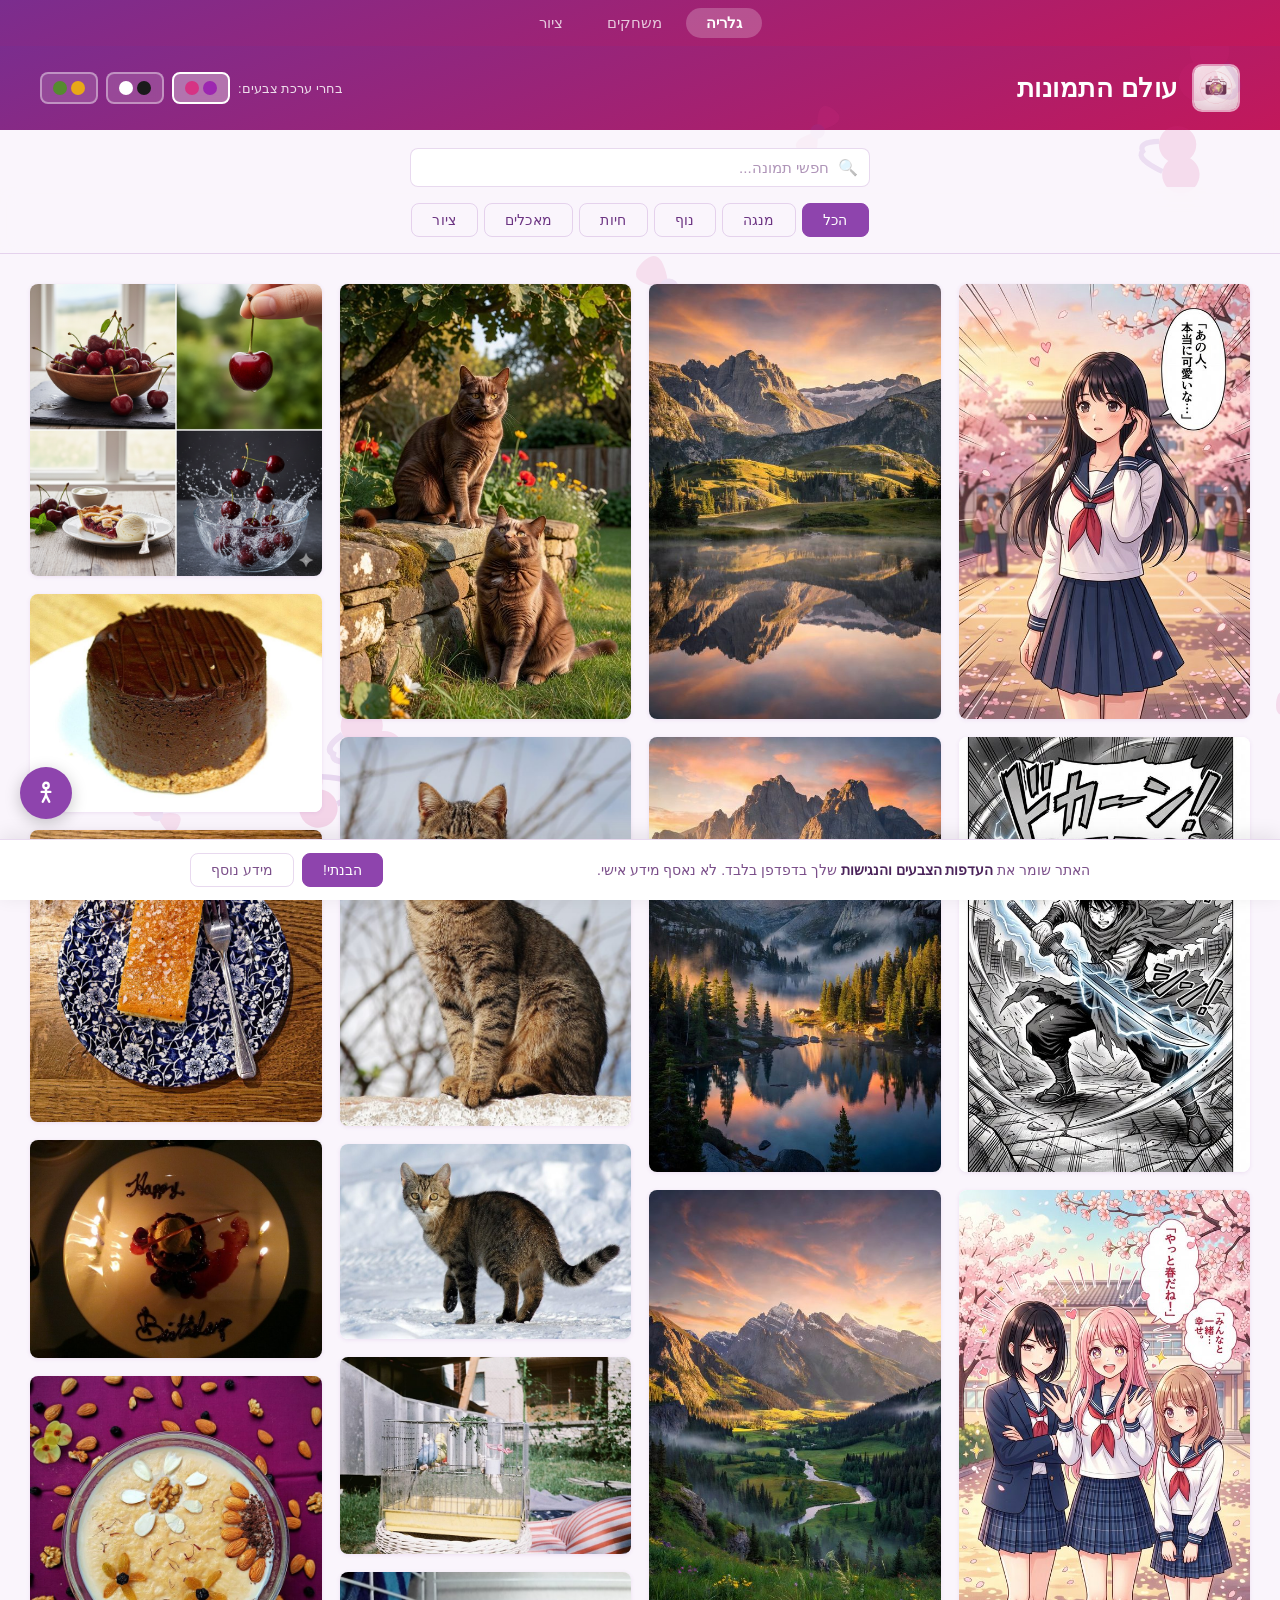
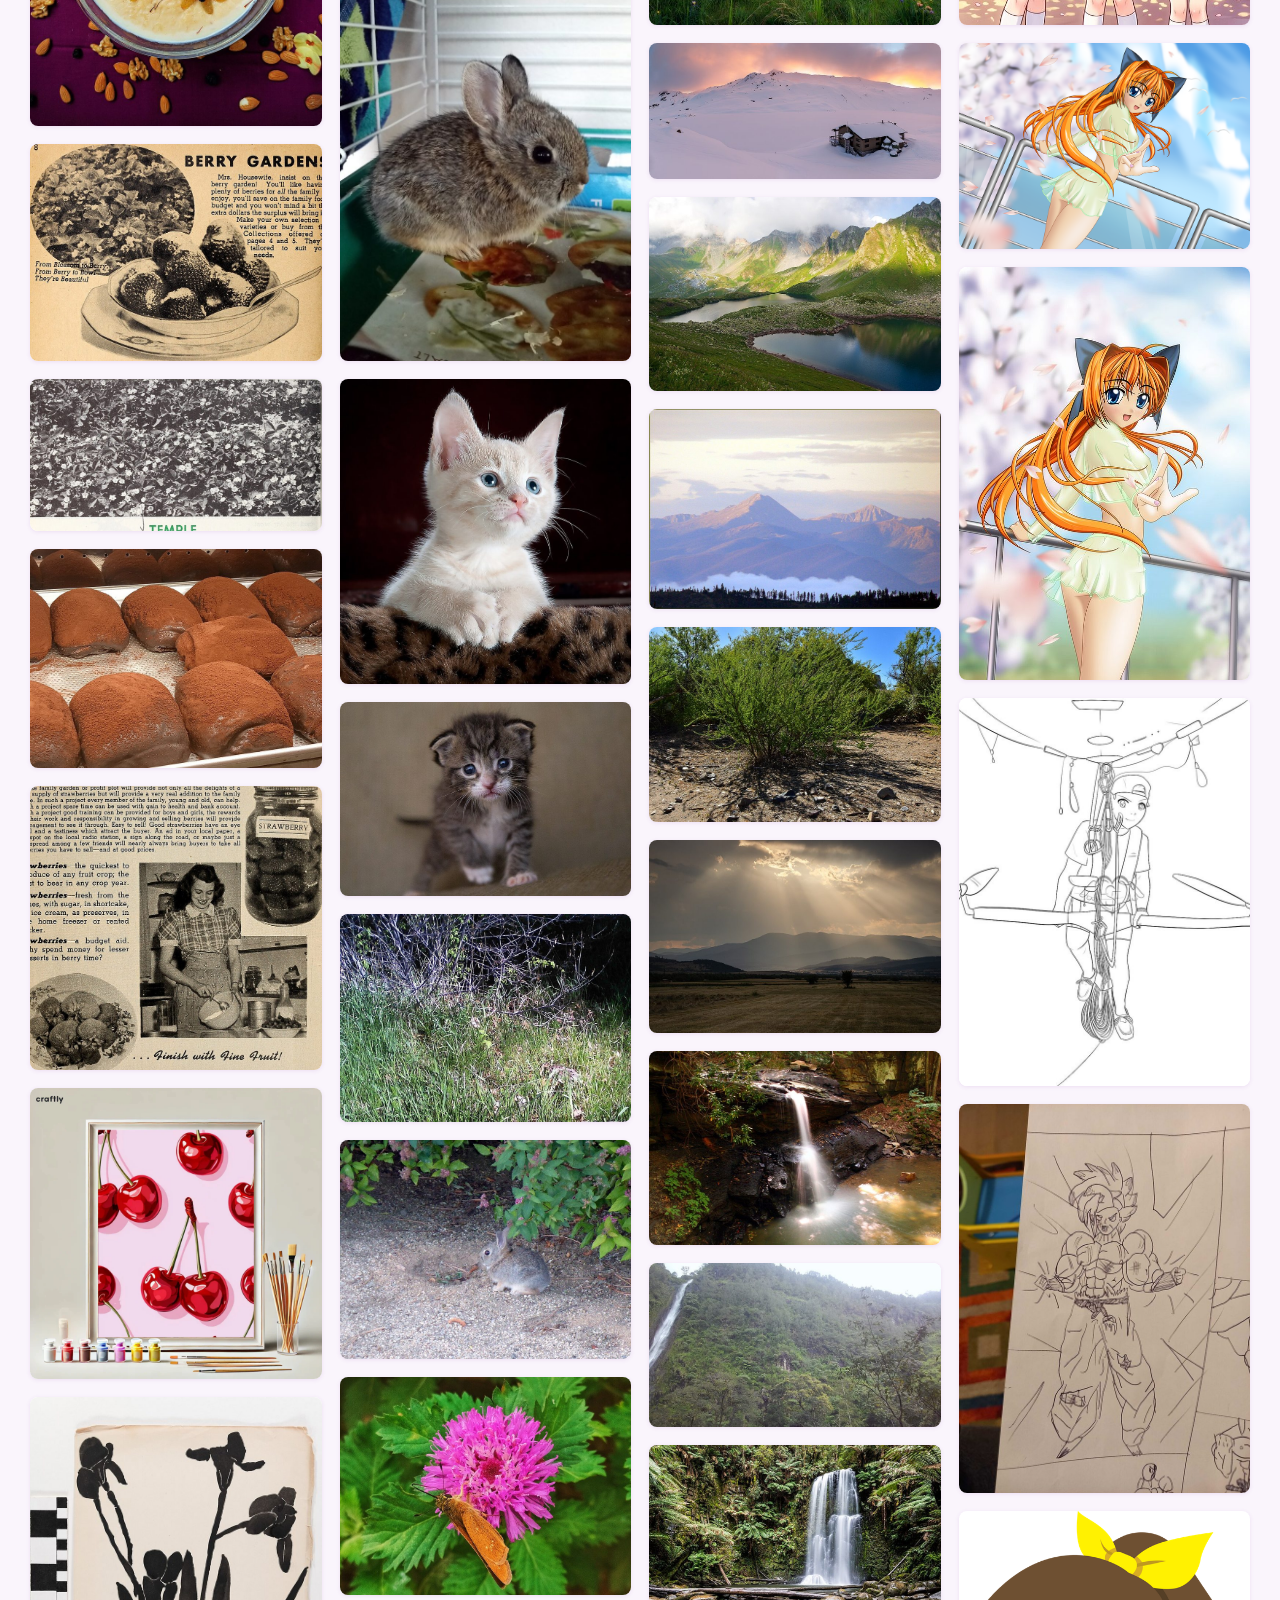
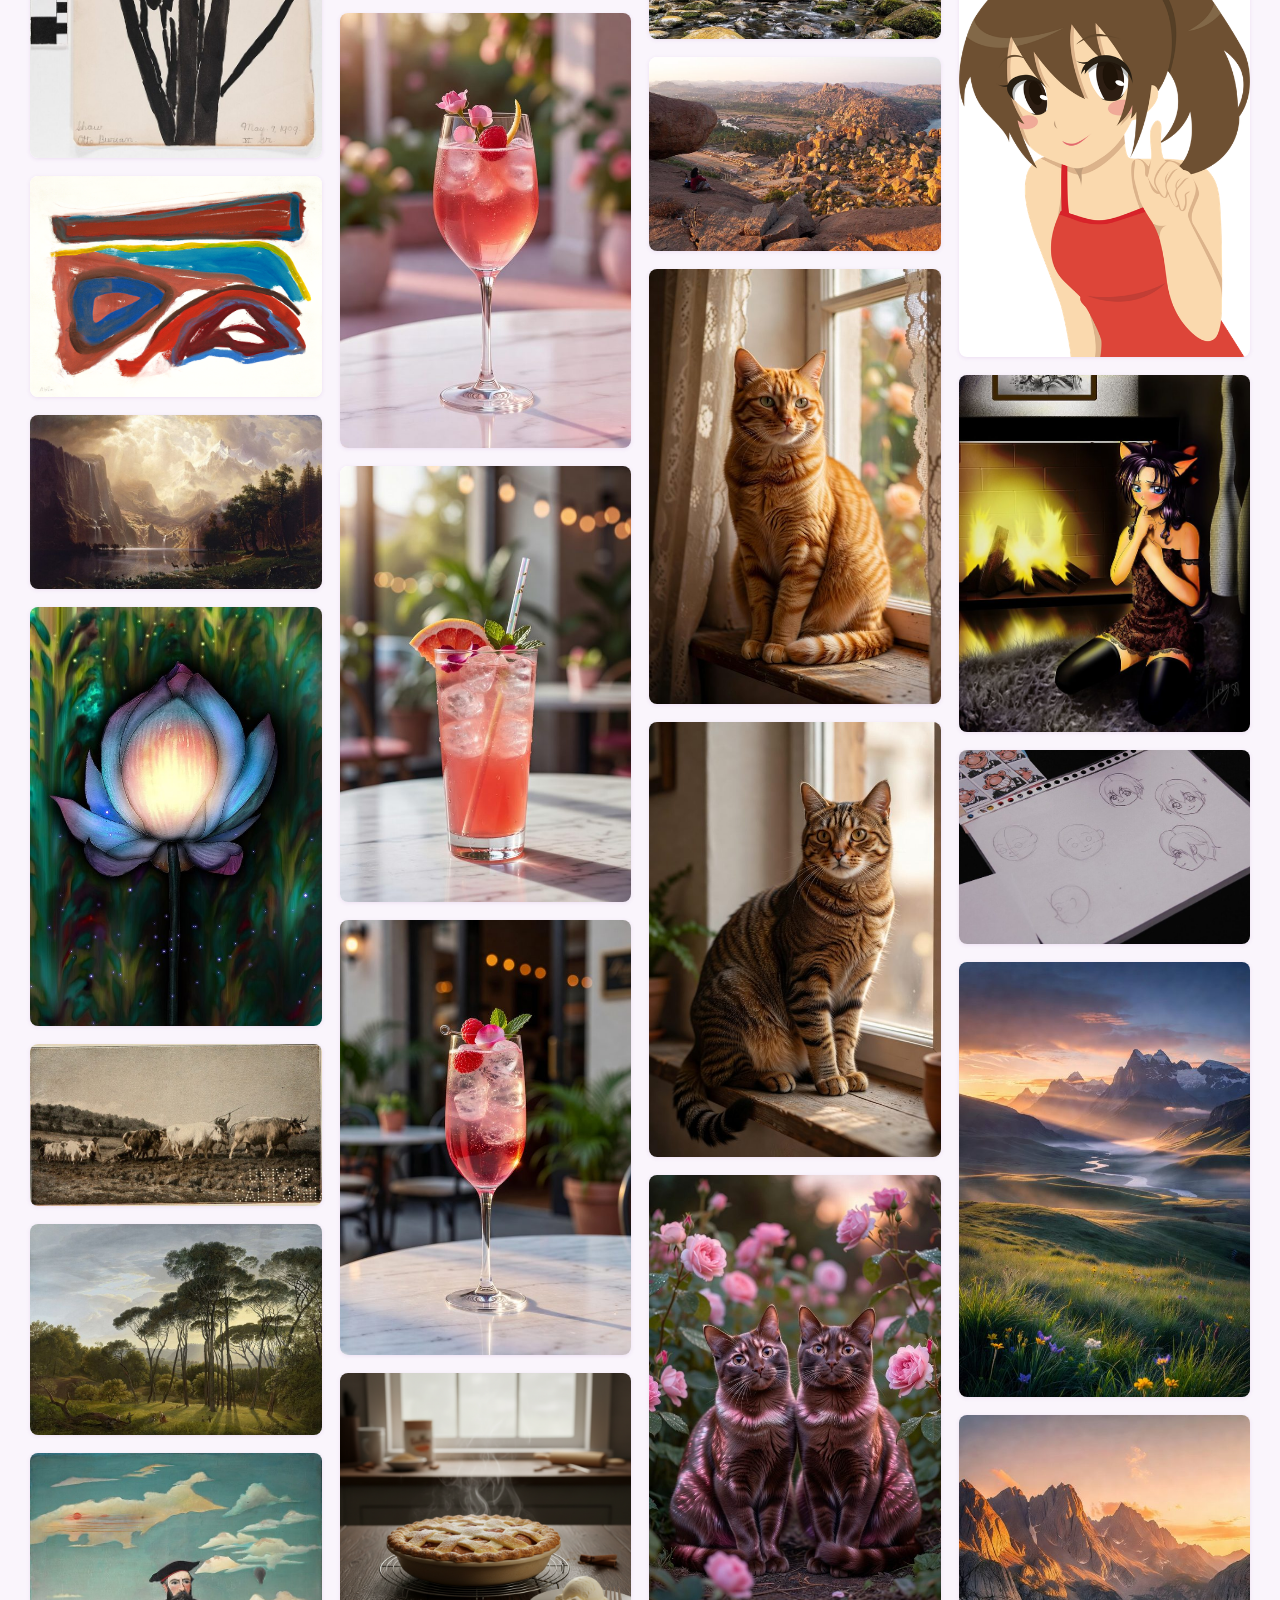
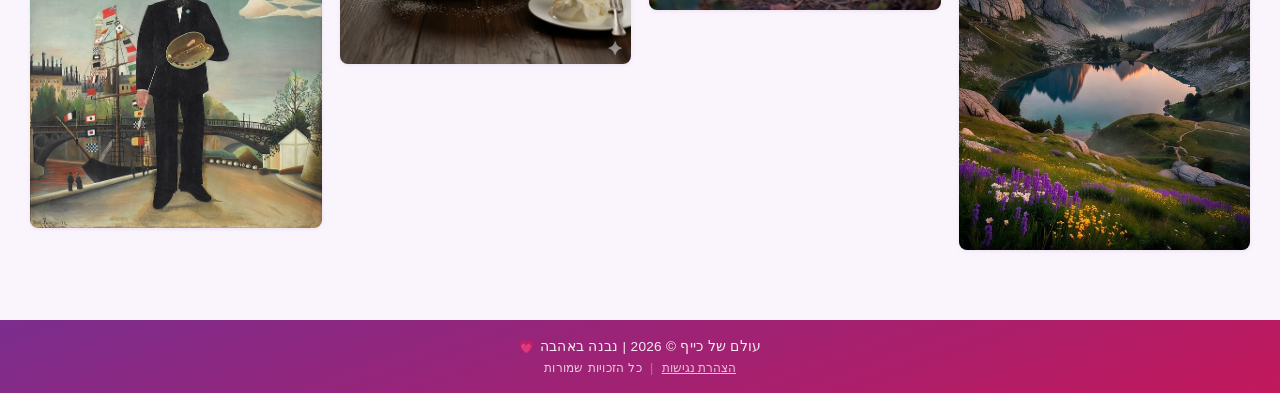
==== commit 0eff3c4a: "bug fix" ====
--- a/index.html
+++ b/index.html
@@ -26,7 +26,7 @@
     <header class="site-header">
         <div class="header-content">
             <img src="logos/logo.png" alt="עולם של כייף" class="logo">
-            <h1 class="site-title">עולם של כייף</h1>
+            <h1 class="site-title">עולם התמונות</h1>
         </div>
         <div class="theme-switcher">
             <span class="theme-label">בחרי ערכת צבעים:</span>
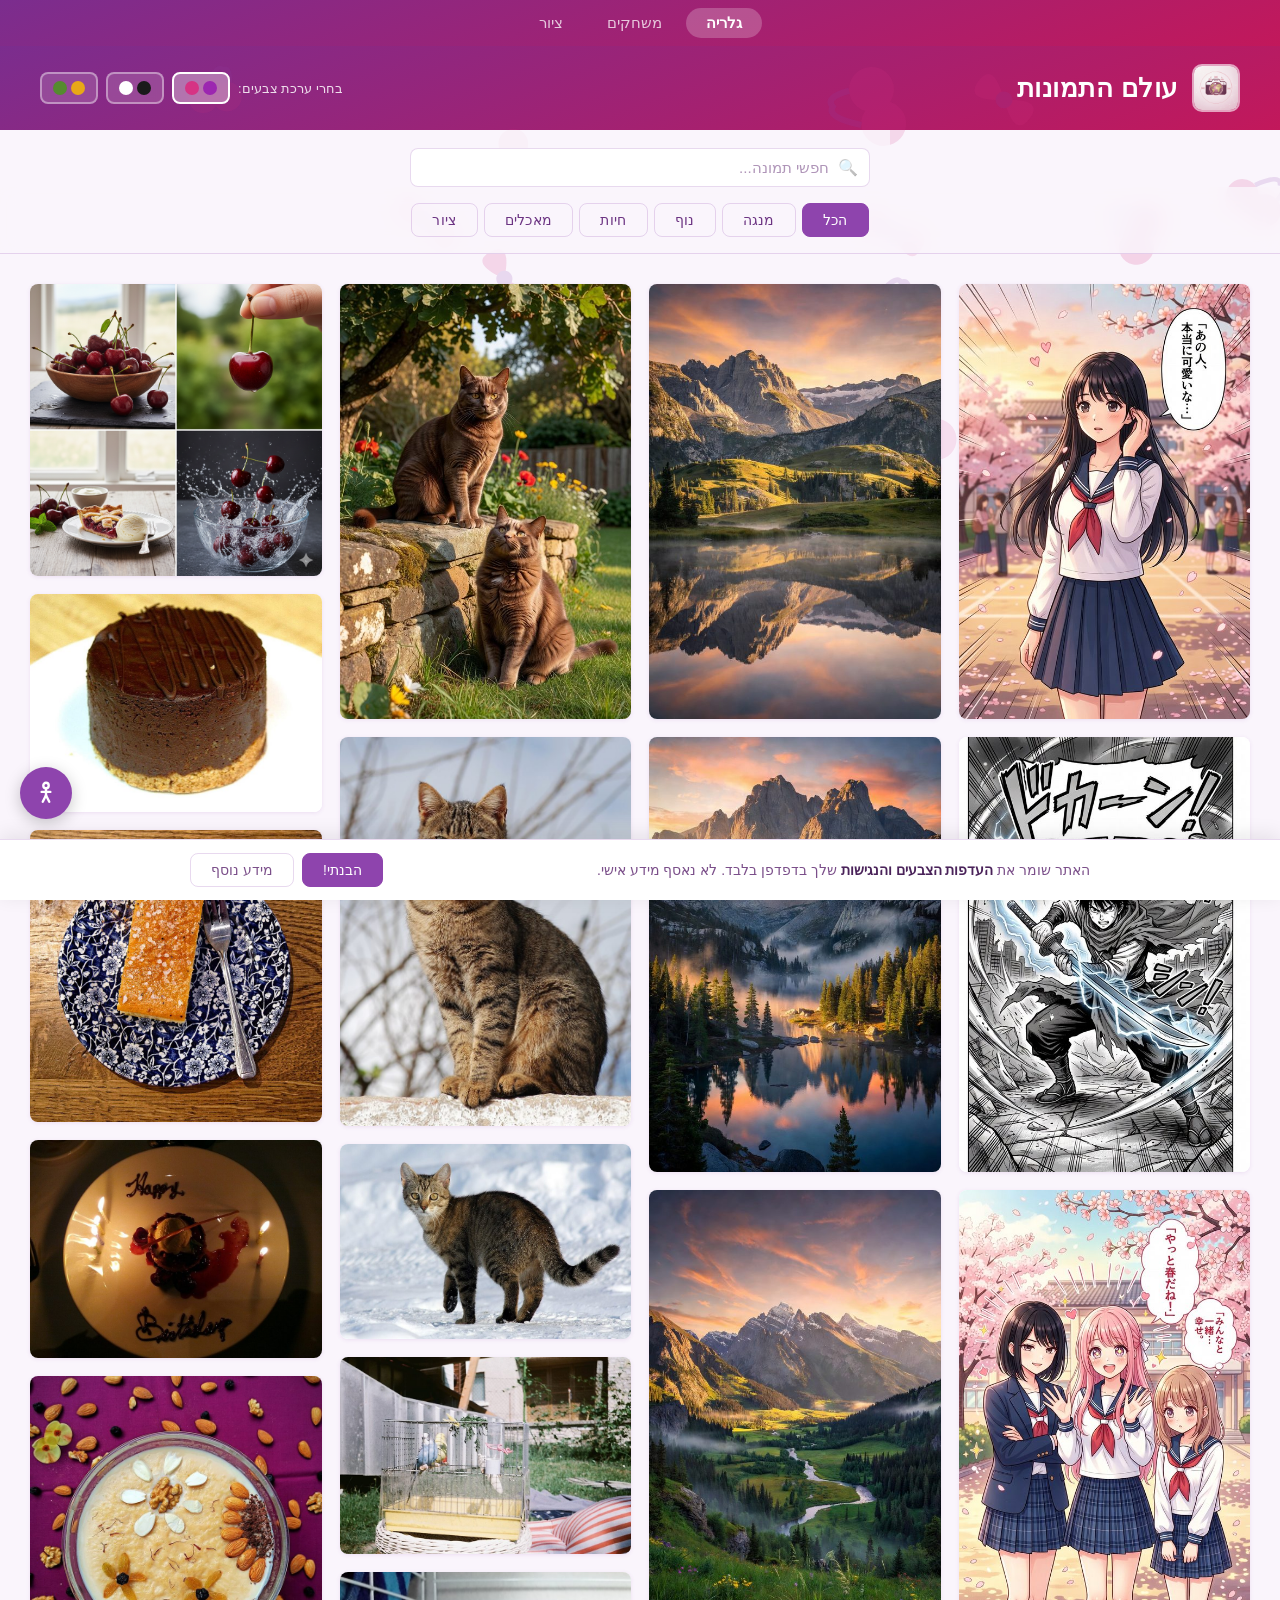
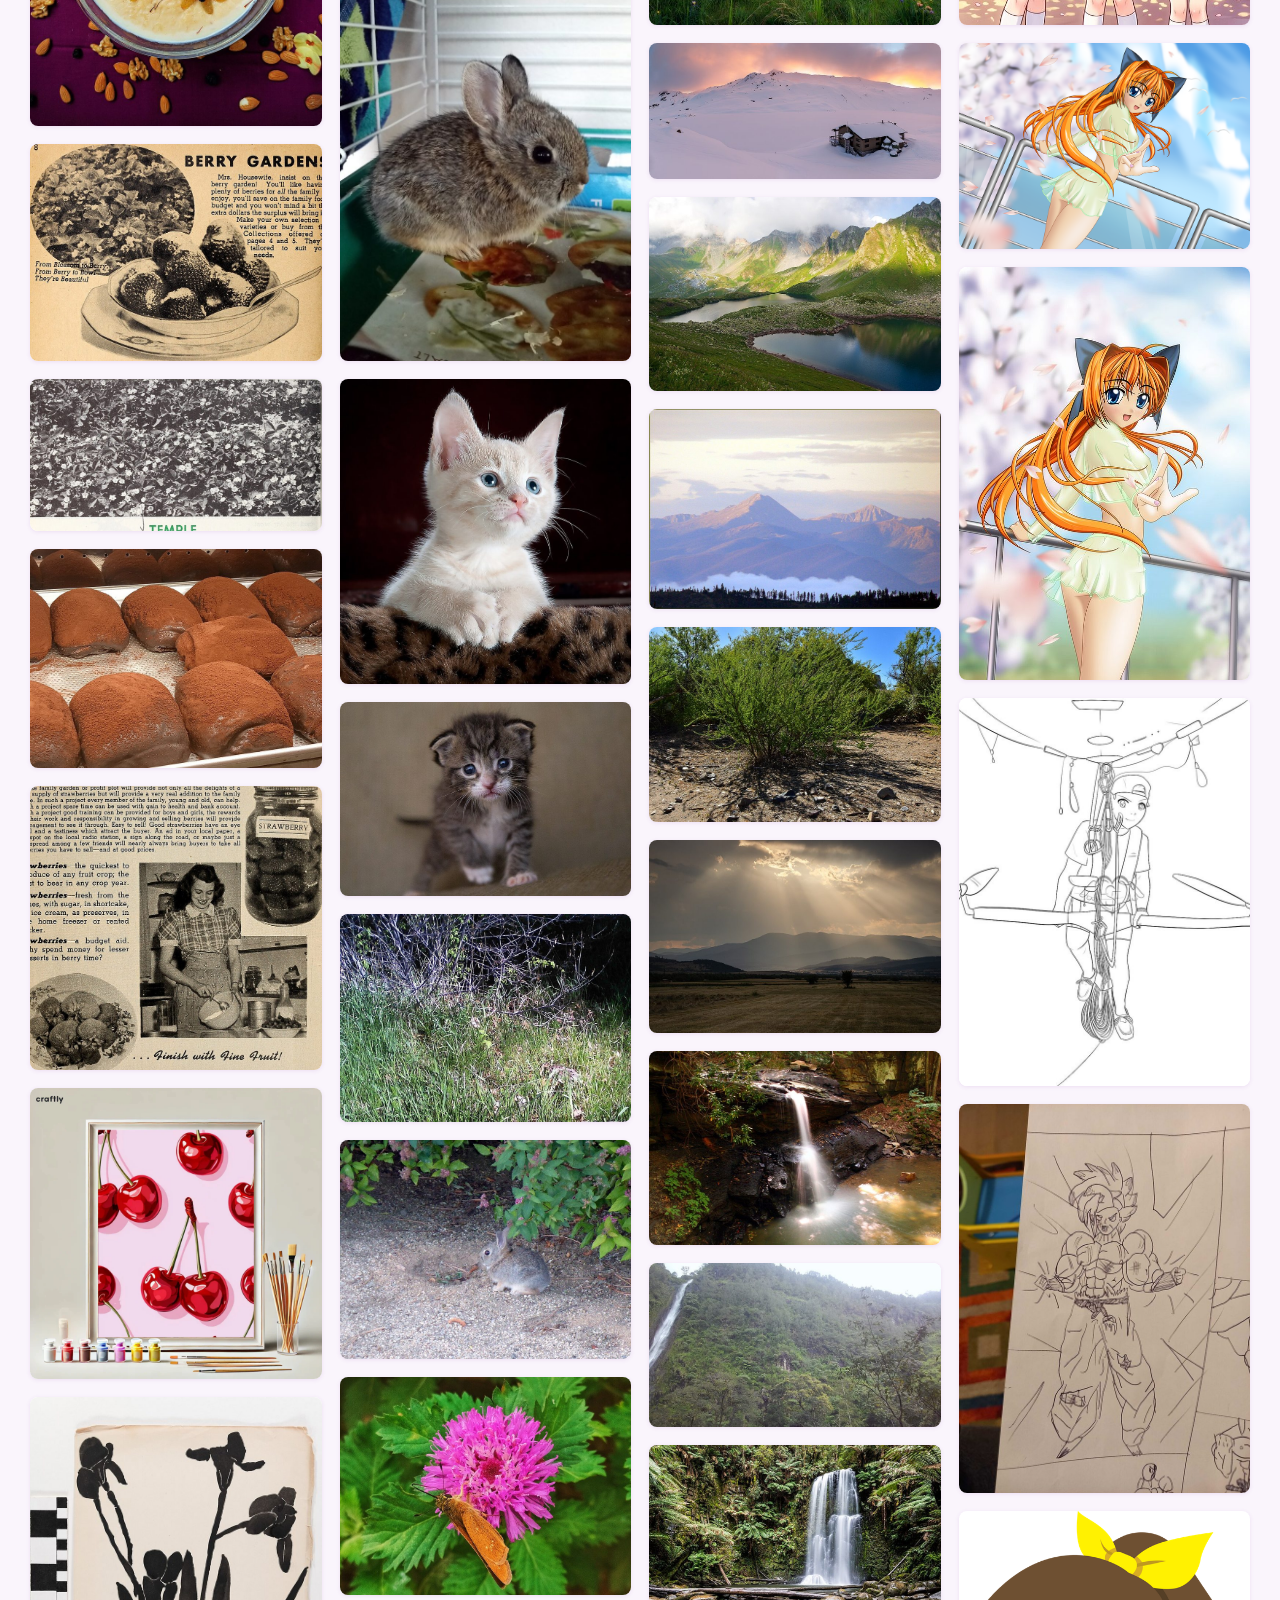
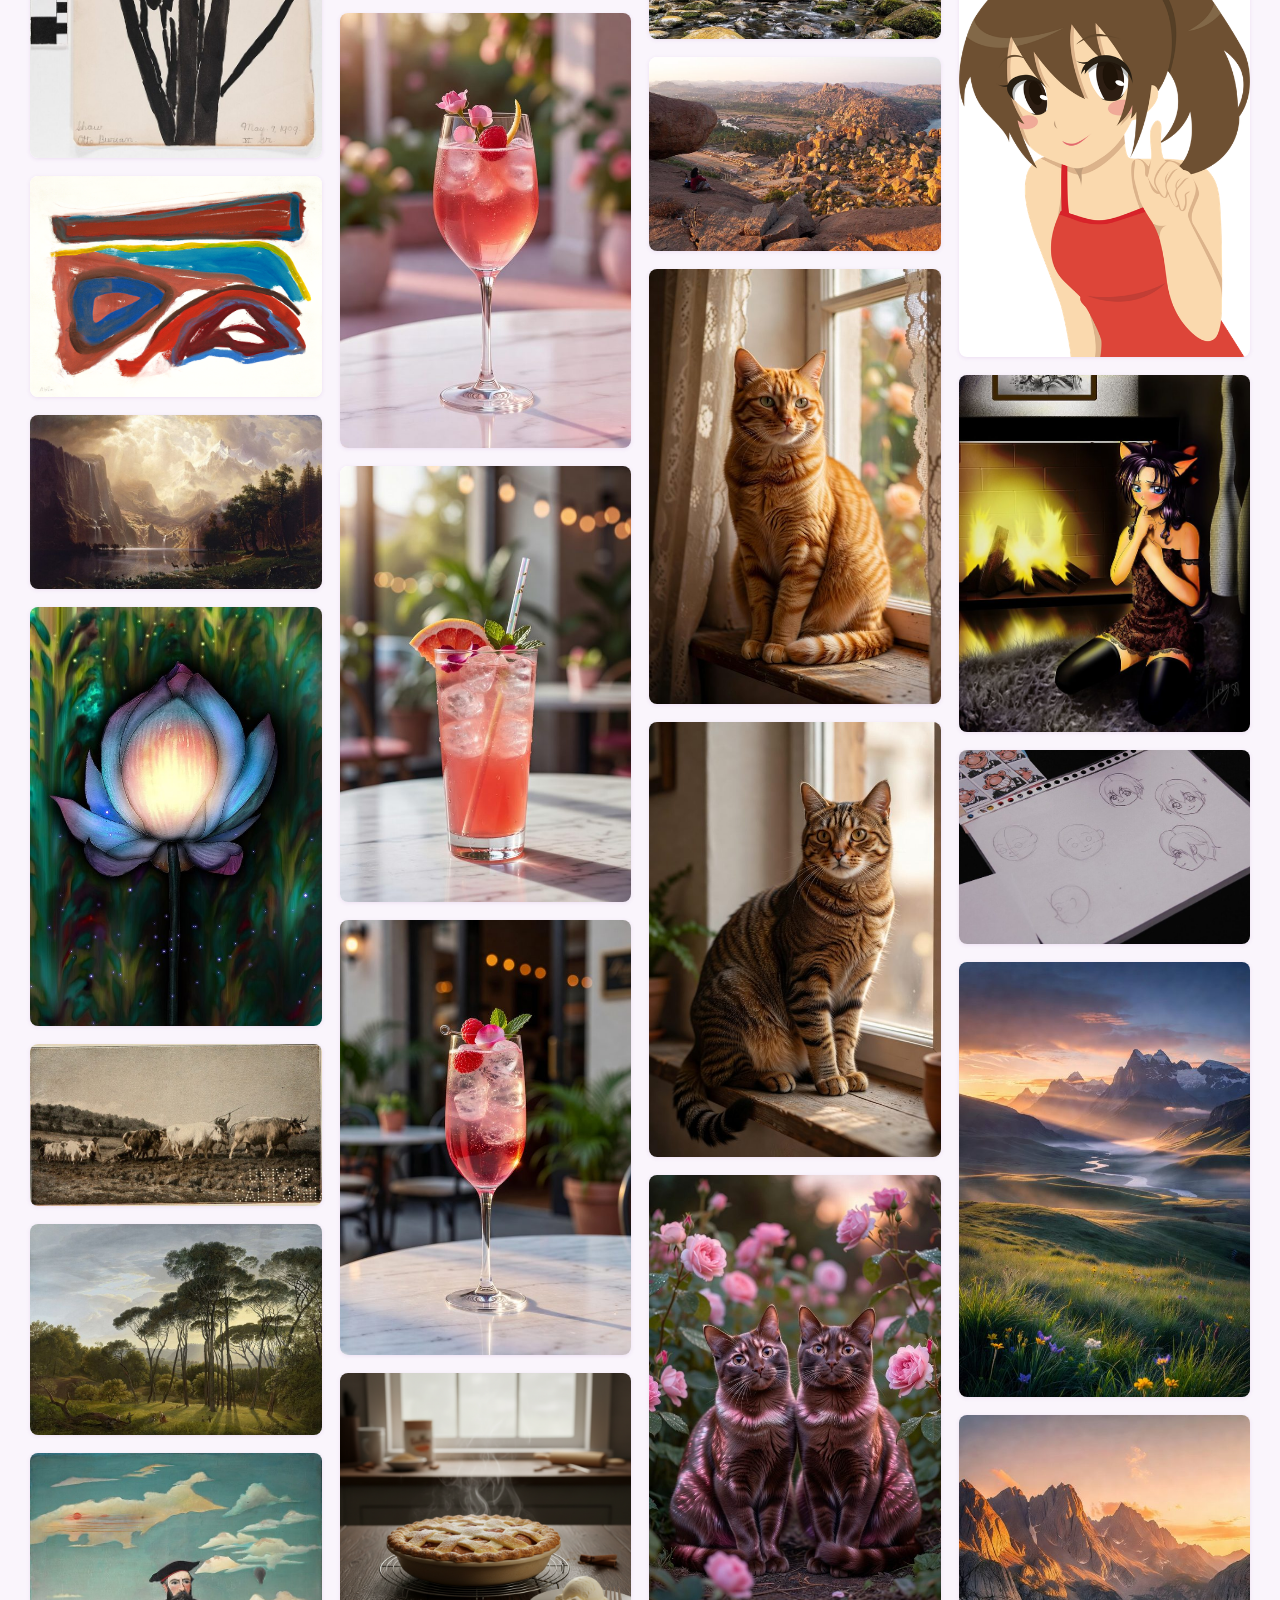
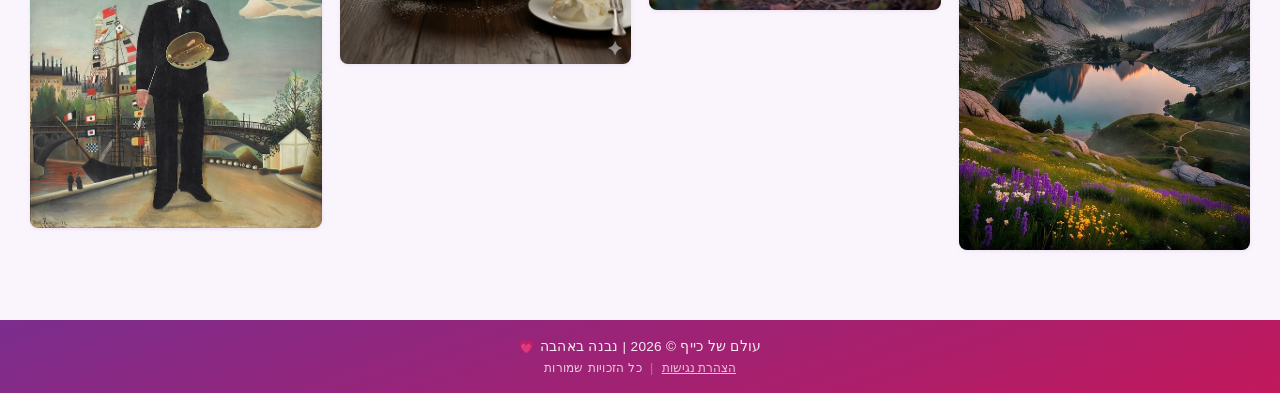
==== commit c96461b3: "PWA for smartphone" ====
--- a/index.html
+++ b/index.html
@@ -5,6 +5,12 @@
     <meta name="viewport" content="width=device-width, initial-scale=1.0">
     <title>עולם של כייף</title>
     <link rel="icon" href="logos/logo.png" type="image/png">
+    <link rel="manifest" href="manifest.json">
+    <meta name="theme-color" content="#7b2d8e">
+    <meta name="apple-mobile-web-app-capable" content="yes">
+    <meta name="apple-mobile-web-app-status-bar-style" content="default">
+    <meta name="apple-mobile-web-app-title" content="עולם של כייף">
+    <link rel="apple-touch-icon" href="logos/icon-192.png">
     <link rel="stylesheet" href="style.css">
 </head>
 <body class="theme-purple-pink">
@@ -519,5 +525,12 @@
 
     <script src="script.js"></script>
     <script src="a11y.js"></script>
+    <script>
+        if ('serviceWorker' in navigator) {
+            window.addEventListener('load', () => {
+                navigator.serviceWorker.register('./sw.js');
+            });
+        }
+    </script>
 </body>
 </html>
